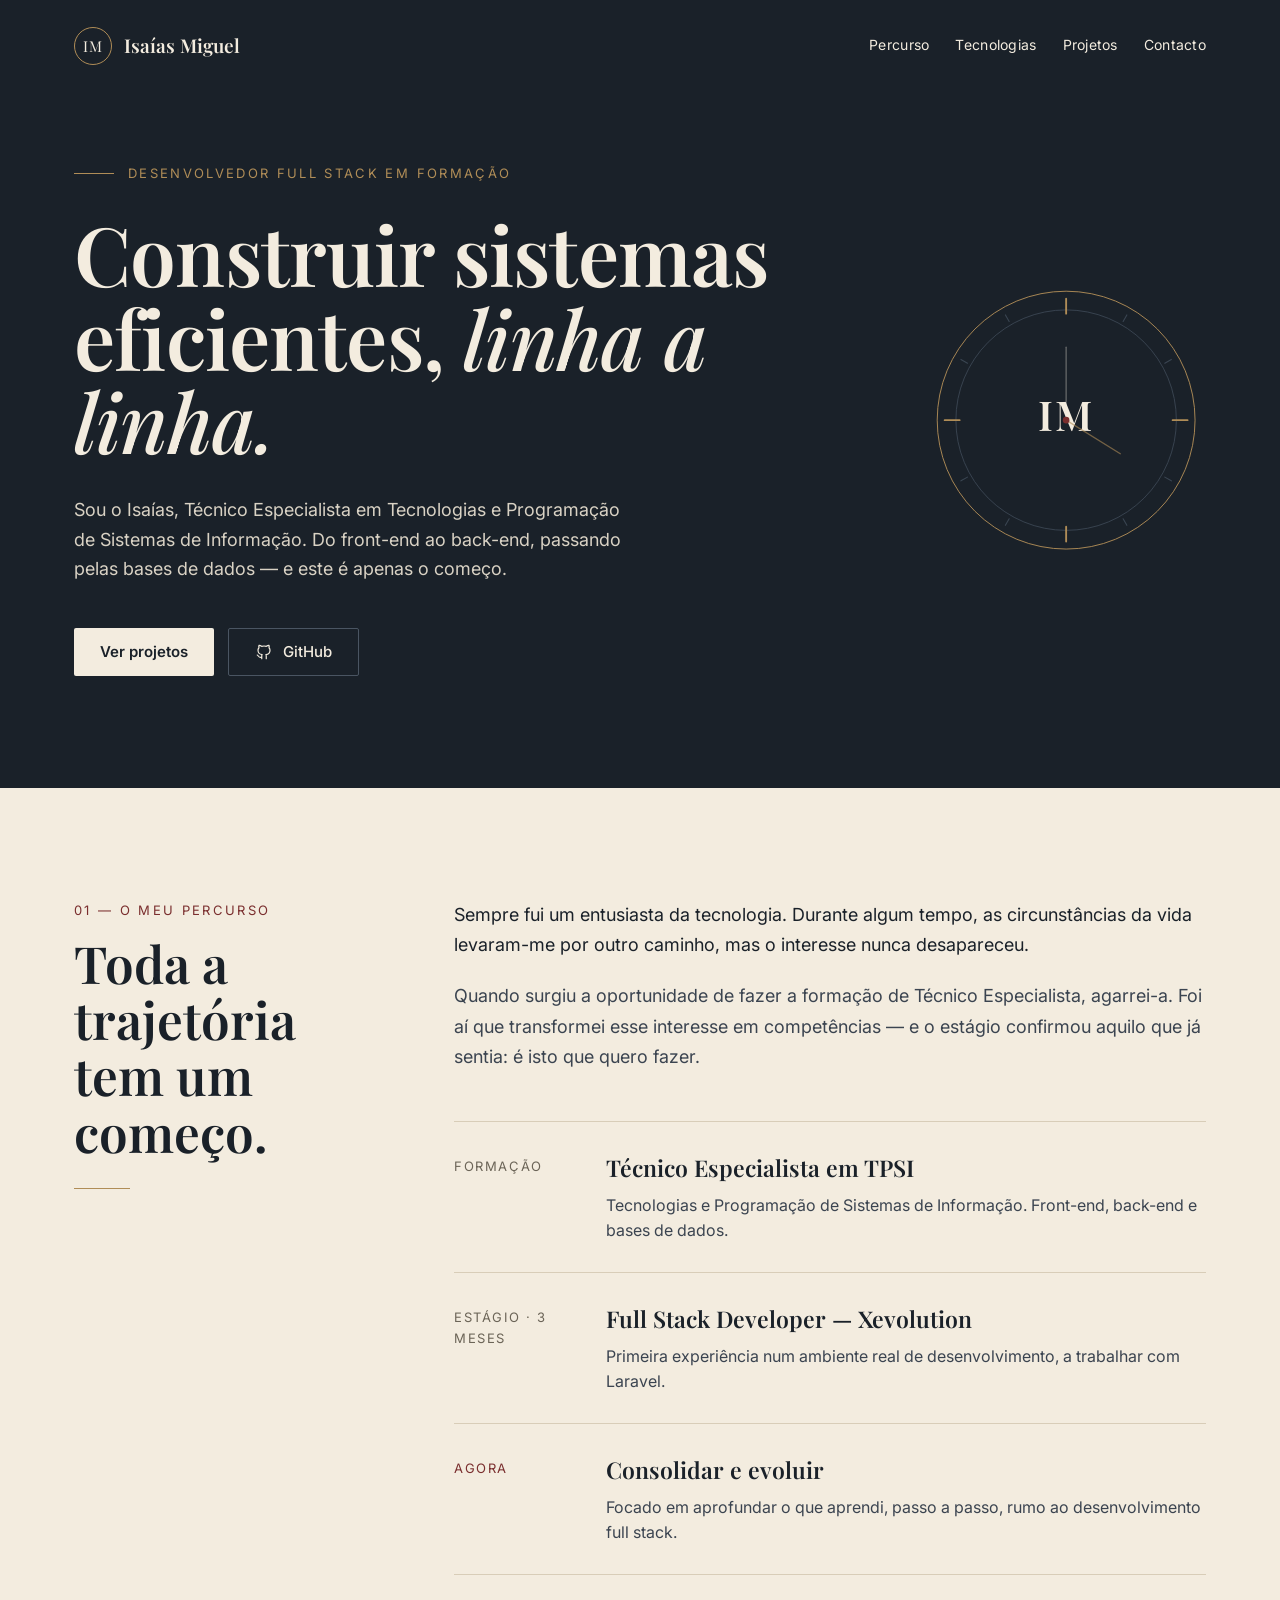
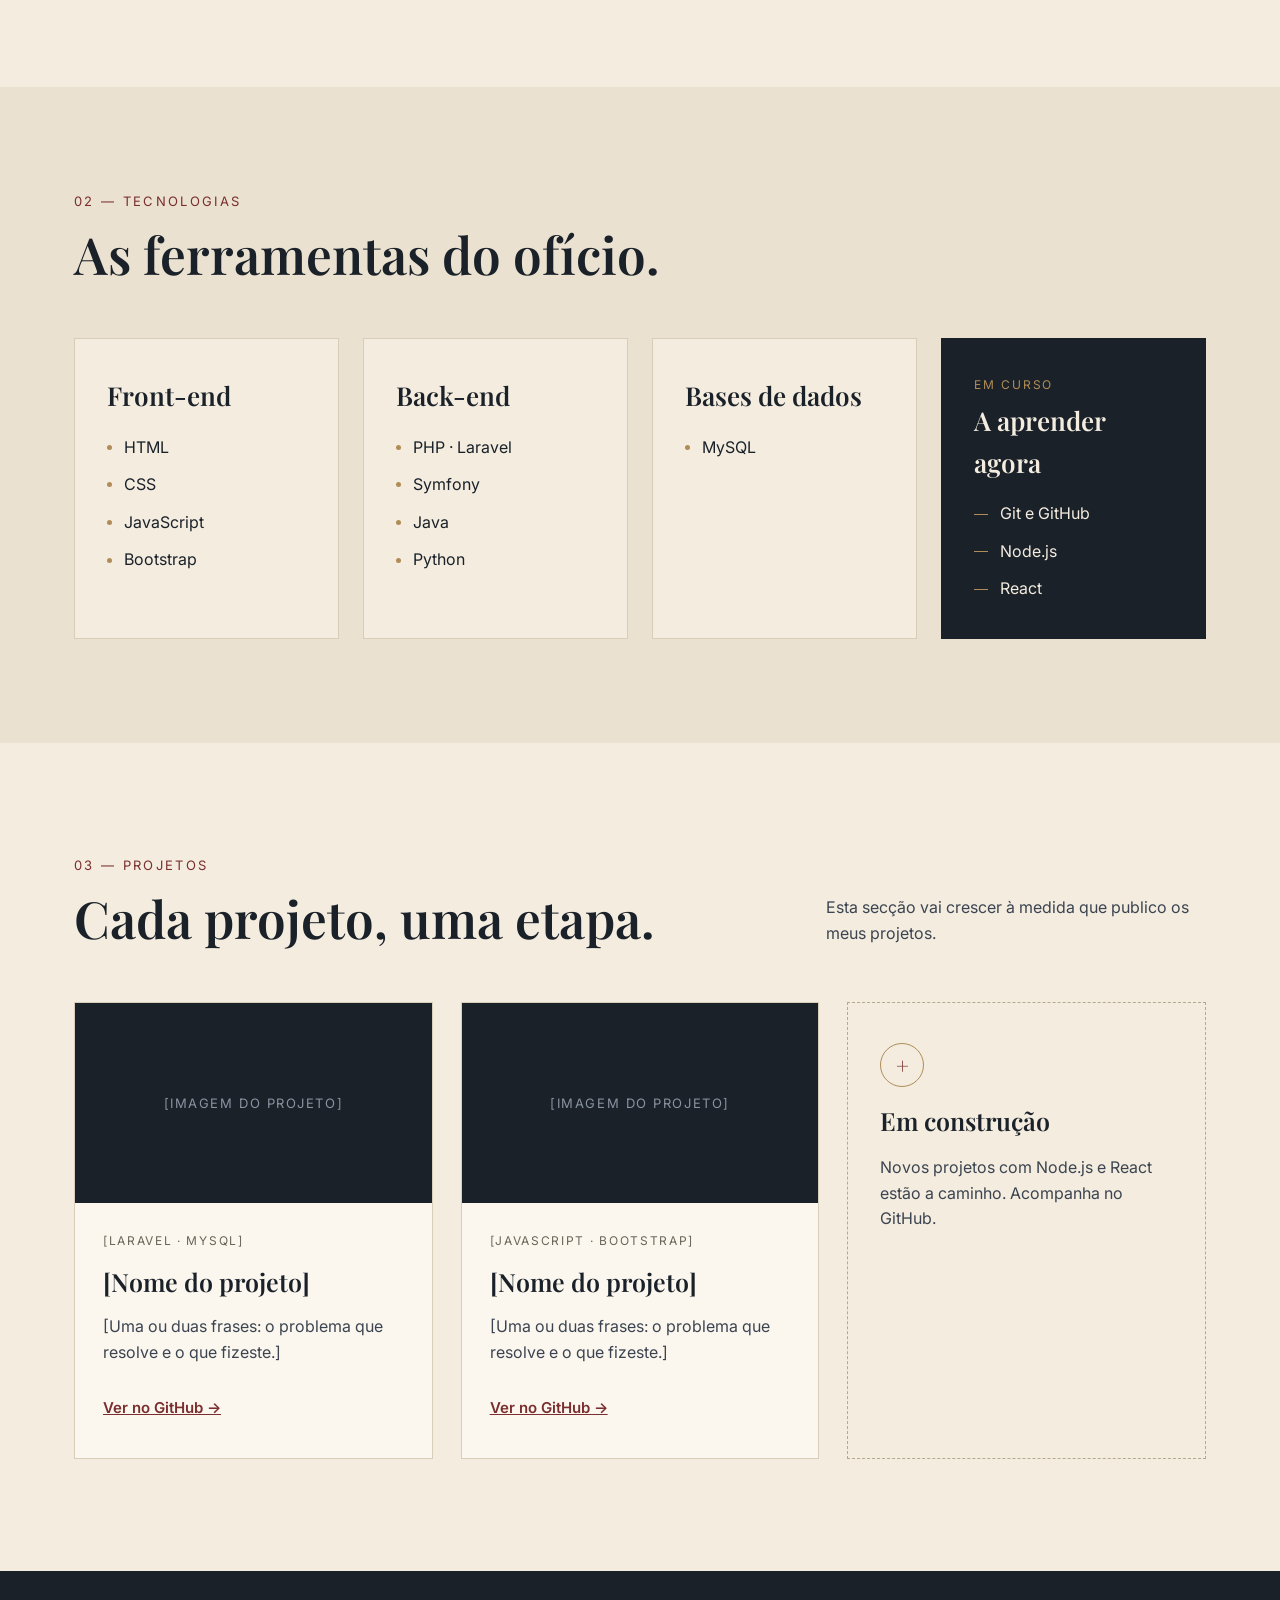
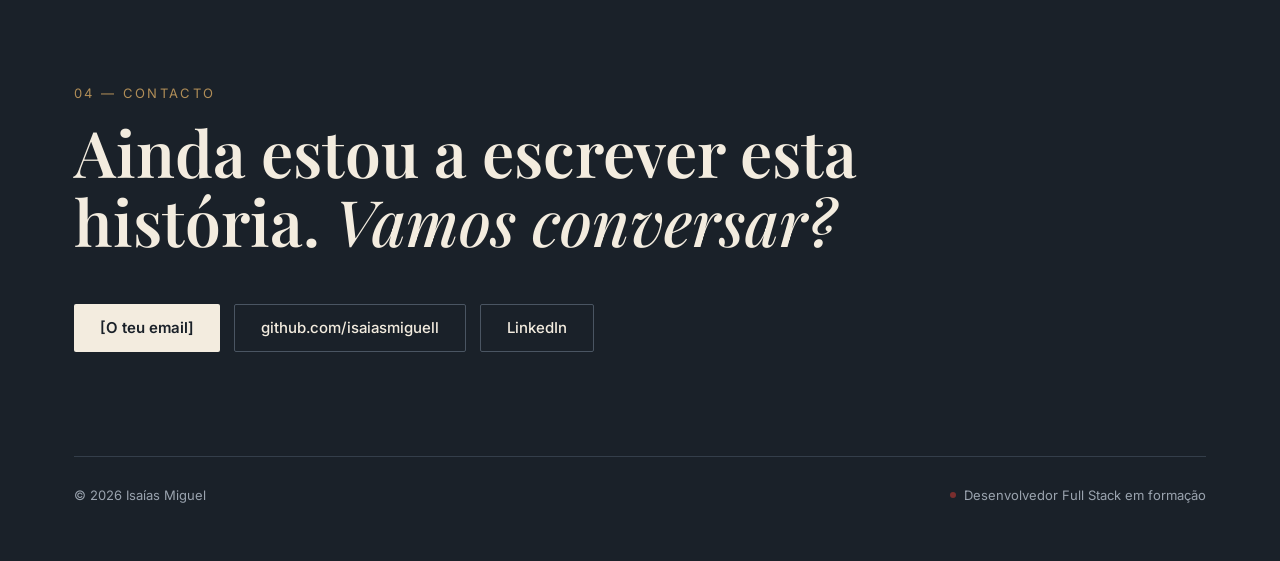
==== index.html @ 995454be "Adição da mesma informação do Github e estilo" ====
<!DOCTYPE html>
<html lang="pt">
<head>
  <meta charset="UTF-8">
  <meta name="viewport" content="width=device-width, initial-scale=1.0">
  <title>Isaías Miguel | Portfólio</title>
 <meta name="description" content="Portfólio de Isaías Miguel, Desenvolvedor Full Stack em formação. Técnico Especialista em Tecnologias e Programação de Sistemas de Informação.">

  <link rel="preconnect" href="https://fonts.googleapis.com">
  <link rel="preconnect" href="https://fonts.gstatic.com" crossorigin>
  <link rel="stylesheet" href="https://fonts.googleapis.com/css2?family=Inter:wght@400;500;600&family=Playfair+Display:ital,wght@0,500;0,600;0,700;1,500&display=swap">
  <link rel="stylesheet" href="css/style.css">
</head>
<body>

  <!-- NAVEGAÇÃO -->
  <header class="site-header">
    <nav class="container nav" aria-label="Principal">
      <a href="#topo" class="brand">
        <span class="brand-mark" aria-hidden="true">IM</span>
        <span class="brand-name">Isaías Miguel</span>
      </a>
      <div class="nav-links">
        <a href="#percurso">Percurso</a>
        <a href="#tecnologias">Tecnologias</a>
        <a href="#projetos">Projetos</a>
        <a href="#contacto">Contacto</a>
      </div>
    </nav>
  </header>

  <main>

    <!-- HERO -->
    <section id="topo" class="hero">
      <div class="container hero-inner">
        <div class="hero-text">
          <p class="eyebrow eyebrow--brass">
            <span class="eyebrow-rule" aria-hidden="true"></span>
            Desenvolvedor Full Stack em formação
          </p>
          <h1>Construir sistemas eficientes, <em>linha a linha.</em></h1>
          <p class="hero-lead">Sou o Isaías, Técnico Especialista em Tecnologias e Programação de Sistemas de Informação. Do front-end ao back-end, passando pelas bases de dados — e este é apenas o começo.</p>
          <div class="actions">
            <a href="#projetos" class="btn btn--light">Ver projetos</a>
            <a href="https://github.com/isaiasmiguell" class="btn btn--outline" target="_blank" rel="noopener">
              <svg aria-hidden="true" width="18" height="18" viewBox="0 0 24 24" fill="none" stroke="currentColor" stroke-width="1.6" stroke-linecap="round" stroke-linejoin="round"><path d="M9 19c-4.3 1.4-4.3-2.5-6-3m12 5v-3.5c0-1 .1-1.4-.5-2 2.8-.3 5.5-1.4 5.5-6a4.6 4.6 0 0 0-1.3-3.2 4.2 4.2 0 0 0-.1-3.2s-1.1-.3-3.5 1.3a12.3 12.3 0 0 0-6.2 0C6.5 2.8 5.4 3.1 5.4 3.1a4.2 4.2 0 0 0-.1 3.2A4.6 4.6 0 0 0 4 9.5c0 4.6 2.7 5.7 5.5 6-.6.6-.6 1.2-.5 2V21"/></svg>
              GitHub
            </a>
          </div>
        </div>

        <!-- Mostrador: o latão como num relógio -->
        <div class="dial" aria-hidden="true">
          <svg viewBox="0 0 300 300" fill="none">
            <circle cx="150" cy="150" r="138" stroke="#B08D57" stroke-width="1"/>
            <circle cx="150" cy="150" r="118" stroke="#3A4552" stroke-width="1"/>
            <g stroke="#B08D57" stroke-width="2" stroke-linecap="round">
              <line x1="150" y1="20" x2="150" y2="36"/>
              <line x1="280" y1="150" x2="264" y2="150"/>
              <line x1="150" y1="280" x2="150" y2="264"/>
              <line x1="20" y1="150" x2="36" y2="150"/>
            </g>
            <g stroke="#3A4552" stroke-width="1.2" stroke-linecap="round">
              <line x1="215" y1="37.4" x2="211" y2="44.4"/>
              <line x1="262.6" y1="85" x2="255.6" y2="89"/>
              <line x1="262.6" y1="215" x2="255.6" y2="211"/>
              <line x1="215" y1="262.6" x2="211" y2="255.6"/>
              <line x1="85" y1="262.6" x2="89" y2="255.6"/>
              <line x1="37.4" y1="215" x2="44.4" y2="211"/>
              <line x1="37.4" y1="85" x2="44.4" y2="89"/>
              <line x1="85" y1="37.4" x2="89" y2="44.4"/>
            </g>
            <text x="150" y="162" text-anchor="middle" fill="#F3ECDF" font-family="Playfair Display, Georgia, serif" font-size="44" font-weight="600" letter-spacing="2">IM</text>
            <line x1="150" y1="150" x2="150" y2="72" stroke="#F3ECDF" stroke-width="1.4" stroke-linecap="round" opacity="0.35"/>
            <line x1="150" y1="150" x2="208" y2="186" stroke="#B08D57" stroke-width="1.4" stroke-linecap="round" opacity="0.6"/>
            <circle cx="150" cy="150" r="3.5" fill="#7A2E2E"/>
          </svg>
        </div>
      </div>
    </section>

    <!-- PERCURSO -->
    <section id="percurso" class="section">
      <div class="container split">
        <div class="split-aside">
          <p class="eyebrow">01 — O meu percurso</p>
          <h2>Toda a trajetória tem um começo.</h2>
          <div class="brass-rule" aria-hidden="true"></div>
        </div>
        <div class="split-main">
          <p class="lead">Sempre fui um entusiasta da tecnologia. Durante algum tempo, as circunstâncias da vida levaram-me por outro caminho, mas o interesse nunca desapareceu.</p>
          <p class="lead lead--muted">Quando surgiu a oportunidade de fazer a formação de Técnico Especialista, agarrei-a. Foi aí que transformei esse interesse em competências — e o estágio confirmou aquilo que já sentia: é isto que quero fazer.</p>

          <ol class="timeline">
            <li>
              <span class="timeline-label">Formação</span>
              <div>
                <h3>Técnico Especialista em TPSI</h3>
                <p>Tecnologias e Programação de Sistemas de Informação. Front-end, back-end e bases de dados.</p>
              </div>
            </li>
            <li>
              <span class="timeline-label">Estágio · 3 meses</span>
              <div>
                <h3>Full Stack Developer — Xevolution</h3>
                <p>Primeira experiência num ambiente real de desenvolvimento, a trabalhar com Laravel.</p>
              </div>
            </li>
            <li>
              <span class="timeline-label timeline-label--now">Agora</span>
              <div>
                <h3>Consolidar e evoluir</h3>
                <p>Focado em aprofundar o que aprendi, passo a passo, rumo ao desenvolvimento full stack.</p>
              </div>
            </li>
          </ol>
        </div>
      </div>
    </section>

    <!-- TECNOLOGIAS -->
    <section id="tecnologias" class="section section--sand">
      <div class="container">
        <p class="eyebrow">02 — Tecnologias</p>
        <h2 class="section-title">As ferramentas do ofício.</h2>

        <div class="tech-grid">
          <div class="tech-card">
            <h3>Front-end</h3>
            <ul class="dot-list">
              <li>HTML</li>
              <li>CSS</li>
              <li>JavaScript</li>
              <li>Bootstrap</li>
            </ul>
          </div>
          <div class="tech-card">
            <h3>Back-end</h3>
            <ul class="dot-list">
              <li>PHP · Laravel</li>
              <li>Symfony</li>
              <li>Java</li>
              <li>Python</li>
            </ul>
          </div>
          <div class="tech-card">
            <h3>Bases de dados</h3>
            <ul class="dot-list">
              <li>MySQL</li>
            </ul>
          </div>
          <div class="tech-card tech-card--dark">
            <p class="tag">Em curso</p>
            <h3>A aprender agora</h3>
            <ul class="dash-list">
              <li>Git e GitHub</li>
              <li>Node.js</li>
              <li>React</li>
            </ul>
          </div>
        </div>
      </div>
    </section>

    <!-- PROJETOS -->
    <section id="projetos" class="section">
      <div class="container">
        <div class="section-head">
          <div>
            <p class="eyebrow">03 — Projetos</p>
            <h2>Cada projeto, uma etapa.</h2>
          </div>
          <p class="section-note">Esta secção vai crescer à medida que publico os meus projetos.</p>
        </div>

        <div class="project-grid">
          <!-- Projeto 1: substitui os textos entre [ ] -->
          <article class="project-card">
            <div class="project-media">[Imagem do projeto]</div>
            <!-- Quando tiveres imagem: <img src="img/projeto-1.jpg" alt="Descrição" class="project-img"> -->
            <div class="project-body">
              <p class="project-stack">[Laravel · MySQL]</p>
              <h3>[Nome do projeto]</h3>
              <p class="project-desc">[Uma ou duas frases: o problema que resolve e o que fizeste.]</p>
              <a href="https://github.com/isaiasmiguell" class="project-link" target="_blank" rel="noopener">Ver no GitHub →</a>
            </div>
          </article>

          <!-- Projeto 2 -->
          <article class="project-card">
            <div class="project-media">[Imagem do projeto]</div>
            <div class="project-body">
              <p class="project-stack">[JavaScript · Bootstrap]</p>
              <h3>[Nome do projeto]</h3>
              <p class="project-desc">[Uma ou duas frases: o problema que resolve e o que fizeste.]</p>
              <a href="https://github.com/isaiasmiguell" class="project-link" target="_blank" rel="noopener">Ver no GitHub →</a>
            </div>
          </article>

          <article class="project-card project-card--soon">
            <span class="soon-mark" aria-hidden="true">+</span>
            <h3>Em construção</h3>
            <p class="project-desc">Novos projetos com Node.js e React estão a caminho. Acompanha no GitHub.</p>
          </article>
        </div>
      </div>
    </section>

  </main>

  <!-- CONTACTO -->
  <footer id="contacto" class="contact">
    <div class="container">
      <p class="eyebrow eyebrow--brass">04 — Contacto</p>
      <h2>Ainda estou a escrever esta história. <em>Vamos conversar?</em></h2>
      <div class="actions">
        <a href="mailto:[o-teu-email]" class="btn btn--light">[O teu email]</a>
        <a href="https://github.com/isaiasmiguell" class="btn btn--outline" target="_blank" rel="noopener">github.com/isaiasmiguell</a>
        <a href="[link-do-linkedin]" class="btn btn--outline" target="_blank" rel="noopener">LinkedIn</a>
      </div>
      <div class="footer-bar">
        <span>© 2026 Isaías Miguel</span>
        <span class="footer-status"><span class="status-dot" aria-hidden="true"></span>Desenvolvedor Full Stack em formação</span>
      </div>
    </div>
  </footer>

</body>
</html>
---- css/style.css ----
/* =========================================================
   Portfólio — Isaías Miguel
   Paleta: azul-noite (base), latão (destaque, pouco),
           creme (fundo), bordô (só detalhes)
   ========================================================= */

:root {
  --navy: #1A2129;
  --brass: #B08D57;
  --cream: #F3ECDF;
  --burgundy: #7A2E2E;

  --sand: #EAE1D0;        /* fundo alternativo da secção Tecnologias */
  --paper: #FBF7EF;       /* fundo dos cartões de projeto */
  --line: #D8CDB8;        /* linhas sobre o creme */
  --text-muted: #3B4450;  /* texto secundário */
  --label: #6B6457;       /* rótulos pequenos */
  --navy-line: #3A4552;   /* linhas sobre o azul-noite */
  --navy-border: #4A5562; /* contornos de botões sobre o azul-noite */
  --navy-muted: #D9D2C4;  /* texto secundário sobre o azul-noite */

  --font-display: 'Playfair Display', Georgia, serif;
  --font-body: 'Inter', system-ui, -apple-system, sans-serif;

  --container: 1180px;
}

/* ---------- Base ---------- */
*,
*::before,
*::after { box-sizing: border-box; }

html { scroll-behavior: smooth; }

body {
  margin: 0;
  background: var(--cream);
  color: var(--navy);
  font-family: var(--font-body);
  font-size: 16px;
  line-height: 1.6;
  -webkit-font-smoothing: antialiased;
}

h1, h2, h3 {
  font-family: var(--font-display);
  font-weight: 600;
  margin: 0;
}

h1 em, h2 em { font-weight: 500; }

a { color: var(--burgundy); }
a:hover { color: var(--navy); }

a:focus-visible {
  outline: 2px solid var(--brass);
  outline-offset: 3px;
}

.container {
  max-width: var(--container);
  margin: 0 auto;
  padding: 0 24px;
}

/* ---------- Navegação ---------- */
.site-header {
  background: var(--navy);
  color: var(--cream);
}

.nav {
  display: flex;
  flex-wrap: wrap;
  align-items: center;
  justify-content: space-between;
  gap: 16px;
  padding-top: 22px;
  padding-bottom: 22px;
}

.brand {
  display: flex;
  align-items: center;
  gap: 12px;
  color: var(--cream);
  text-decoration: none;
}

.brand:hover { color: var(--cream); }

.brand-mark {
  width: 38px;
  height: 38px;
  border-radius: 50%;
  border: 1px solid var(--brass);
  display: flex;
  align-items: center;
  justify-content: center;
  font-family: var(--font-display);
  font-size: 15px;
  letter-spacing: 0.04em;
}

.brand-name {
  font-family: var(--font-display);
  font-size: 19px;
  font-weight: 600;
}

.nav-links {
  display: flex;
  flex-wrap: wrap;
  gap: 4px 26px;
  font-size: 14px;
  letter-spacing: 0.02em;
}

.nav-links a {
  color: var(--cream);
  text-decoration: none;
  padding: 12px 0;
  border-bottom: 1px solid transparent;
  transition: border-color 0.2s;
}

.nav-links a:hover {
  color: var(--cream);
  border-bottom-color: var(--brass);
}

/* ---------- Rótulos ---------- */
.eyebrow {
  margin: 0 0 14px;
  font-size: 13px;
  letter-spacing: 0.18em;
  text-transform: uppercase;
  color: var(--burgundy);
}

.eyebrow--brass { color: var(--brass); }

.eyebrow-rule {
  display: inline-block;
  width: 40px;
  height: 1px;
  background: var(--brass);
}

.brass-rule {
  margin-top: 28px;
  width: 56px;
  height: 1px;
  background: var(--brass);
}

/* ---------- Botões ---------- */
.actions {
  display: flex;
  flex-wrap: wrap;
  gap: 14px;
  margin-top: 44px;
}

.btn {
  display: inline-flex;
  align-items: center;
  gap: 10px;
  min-height: 48px;
  padding: 0 26px;
  border-radius: 2px;
  font-size: 15px;
  font-weight: 500;
  text-decoration: none;
  transition: background 0.2s, border-color 0.2s, color 0.2s;
}

.btn--light {
  background: var(--cream);
  color: var(--navy);
  font-weight: 600;
}

.btn--light:hover {
  background: #FFFFFF;
  color: var(--navy);
}

.btn--outline {
  border: 1px solid var(--navy-border);
  color: var(--cream);
}

.btn--outline:hover {
  border-color: var(--brass);
  color: var(--cream);
}

/* ---------- Hero ---------- */
.hero {
  background: var(--navy);
  color: var(--cream);
  padding: 72px 0 112px;
}

.hero-inner {
  display: flex;
  flex-wrap: wrap;
  align-items: center;
  gap: 64px;
}

.hero-text {
  flex: 999 1 520px;
  min-width: 0;
}

.hero .eyebrow {
  display: flex;
  align-items: center;
  gap: 14px;
  margin-bottom: 28px;
}

.hero h1 {
  font-size: clamp(44px, 6.4vw, 88px);
  line-height: 1.02;
  letter-spacing: -0.01em;
}

.hero-lead {
  margin: 32px 0 0;
  max-width: 560px;
  font-size: 18px;
  line-height: 1.65;
  color: var(--navy-muted);
}

.dial {
  flex: 1 1 280px;
  display: flex;
  justify-content: center;
}

.dial svg {
  width: 300px;
  max-width: 100%;
  height: auto;
}

/* ---------- Secções ---------- */
.section { padding: 112px 0; }

.section--sand {
  background: var(--sand);
  padding: 104px 0;
}

.section h2 {
  font-size: clamp(34px, 4vw, 52px);
  line-height: 1.1;
}

.section-title { margin-bottom: 56px; }

.section-head {
  display: flex;
  flex-wrap: wrap;
  align-items: flex-end;
  justify-content: space-between;
  gap: 20px;
  margin-bottom: 56px;
}

.section-note {
  margin: 0;
  max-width: 380px;
  color: var(--text-muted);
}

/* ---------- Percurso ---------- */
.split {
  display: flex;
  flex-wrap: wrap;
  gap: 48px 80px;
}

.split-aside {
  flex: 1 1 300px;
  min-width: 0;
}

.split-main {
  flex: 999 1 520px;
  min-width: 0;
}

.lead {
  margin: 0 0 20px;
  font-size: 18px;
  line-height: 1.7;
}

.lead--muted {
  color: var(--text-muted);
  margin-bottom: 48px;
}

.timeline {
  list-style: none;
  margin: 0;
  padding: 0;
  border-top: 1px solid var(--line);
}

.timeline li {
  display: flex;
  flex-wrap: wrap;
  gap: 8px 32px;
  padding: 28px 0;
  border-bottom: 1px solid var(--line);
}

.timeline li > div {
  flex: 1 1 320px;
  min-width: 0;
}

.timeline-label {
  flex: 0 0 120px;
  padding-top: 6px;
  font-size: 13px;
  letter-spacing: 0.12em;
  text-transform: uppercase;
  color: var(--label);
}

.timeline-label--now { color: var(--burgundy); }

.timeline h3 {
  font-size: 23px;
  margin-bottom: 6px;
}

.timeline p {
  margin: 0;
  color: var(--text-muted);
}

/* ---------- Tecnologias ---------- */
.tech-grid {
  display: grid;
  grid-template-columns: repeat(auto-fit, minmax(260px, 1fr));
  gap: 24px;
}

.tech-card {
  background: var(--cream);
  border: 1px solid var(--line);
  padding: 36px 32px;
}

.tech-card h3 {
  font-size: 26px;
  margin-bottom: 18px;
}

.tech-card--dark {
  background: var(--navy);
  border-color: var(--navy);
  color: var(--cream);
}

.tag {
  margin: 0 0 6px;
  font-size: 12px;
  letter-spacing: 0.16em;
  text-transform: uppercase;
  color: var(--brass);
}

.dot-list,
.dash-list {
  list-style: none;
  margin: 0;
  padding: 0;
  display: flex;
  flex-direction: column;
  gap: 12px;
}

.dot-list li,
.dash-list li {
  display: flex;
  align-items: center;
  gap: 12px;
}

.dot-list li::before {
  content: "";
  width: 5px;
  height: 5px;
  border-radius: 50%;
  background: var(--brass);
  flex-shrink: 0;
}

.dash-list li::before {
  content: "";
  width: 14px;
  height: 1px;
  background: var(--brass);
  flex-shrink: 0;
}

/* ---------- Projetos ---------- */
.project-grid {
  display: grid;
  grid-template-columns: repeat(auto-fit, minmax(300px, 1fr));
  gap: 28px;
}

.project-card {
  display: flex;
  flex-direction: column;
  background: var(--paper);
  border: 1px solid var(--line);
  transition: transform 0.25s, box-shadow 0.25s;
}

.project-card:not(.project-card--soon):hover {
  transform: translateY(-3px);
  box-shadow: 0 12px 28px rgba(26, 33, 41, 0.08);
}

.project-media {
  height: 200px;
  background: var(--navy);
  display: flex;
  align-items: center;
  justify-content: center;
  color: #8A93A0;
  font-size: 13px;
  letter-spacing: 0.12em;
  text-transform: uppercase;
}

.project-img {
  width: 100%;
  height: 200px;
  object-fit: cover;
  display: block;
}

.project-body {
  padding: 28px;
  display: flex;
  flex-direction: column;
  gap: 12px;
  flex-grow: 1;
}

.project-stack {
  margin: 0;
  font-size: 12px;
  letter-spacing: 0.14em;
  text-transform: uppercase;
  color: var(--label);
}

.project-card h3 { font-size: 25px; }

.project-desc {
  margin: 0;
  color: var(--text-muted);
  flex-grow: 1;
}

.project-link {
  margin-top: 8px;
  display: inline-flex;
  align-items: center;
  min-height: 44px;
  font-weight: 600;
  font-size: 15px;
}

.project-card--soon {
  justify-content: center;
  align-items: flex-start;
  gap: 14px;
  padding: 40px 32px;
  background: transparent;
  border: 1px dashed #B5A88F;
}

.soon-mark {
  width: 44px;
  height: 44px;
  border-radius: 50%;
  border: 1px solid var(--brass);
  display: flex;
  align-items: center;
  justify-content: center;
  color: var(--burgundy);
  font-family: var(--font-display);
  font-size: 22px;
}

/* ---------- Contacto / rodapé ---------- */
.contact {
  background: var(--navy);
  color: var(--cream);
  padding: 112px 0 56px;
}

.contact h2 {
  max-width: 820px;
  font-size: clamp(36px, 5vw, 64px);
  line-height: 1.08;
}

.contact .actions { margin-top: 48px; }

.footer-bar {
  margin-top: 104px;
  padding-top: 28px;
  border-top: 1px solid #343E4A;
  display: flex;
  flex-wrap: wrap;
  justify-content: space-between;
  gap: 12px;
  font-size: 13px;
  color: #9AA3AE;
}

.footer-status {
  display: flex;
  align-items: center;
  gap: 8px;
}

.status-dot {
  width: 6px;
  height: 6px;
  border-radius: 50%;
  background: var(--burgundy);
}

/* ---------- Telemóvel ---------- */
@media (max-width: 600px) {
  .hero { padding: 48px 0 80px; }
  .section, .section--sand { padding: 80px 0; }
  .contact { padding-top: 80px; }
  .dial svg { width: 220px; }
  .timeline-label { flex-basis: 100%; padding-top: 0; }
}

/* Respeita quem prefere menos movimento */
@media (prefers-reduced-motion: reduce) {
  html { scroll-behavior: auto; }
  * { transition: none !important; }
}
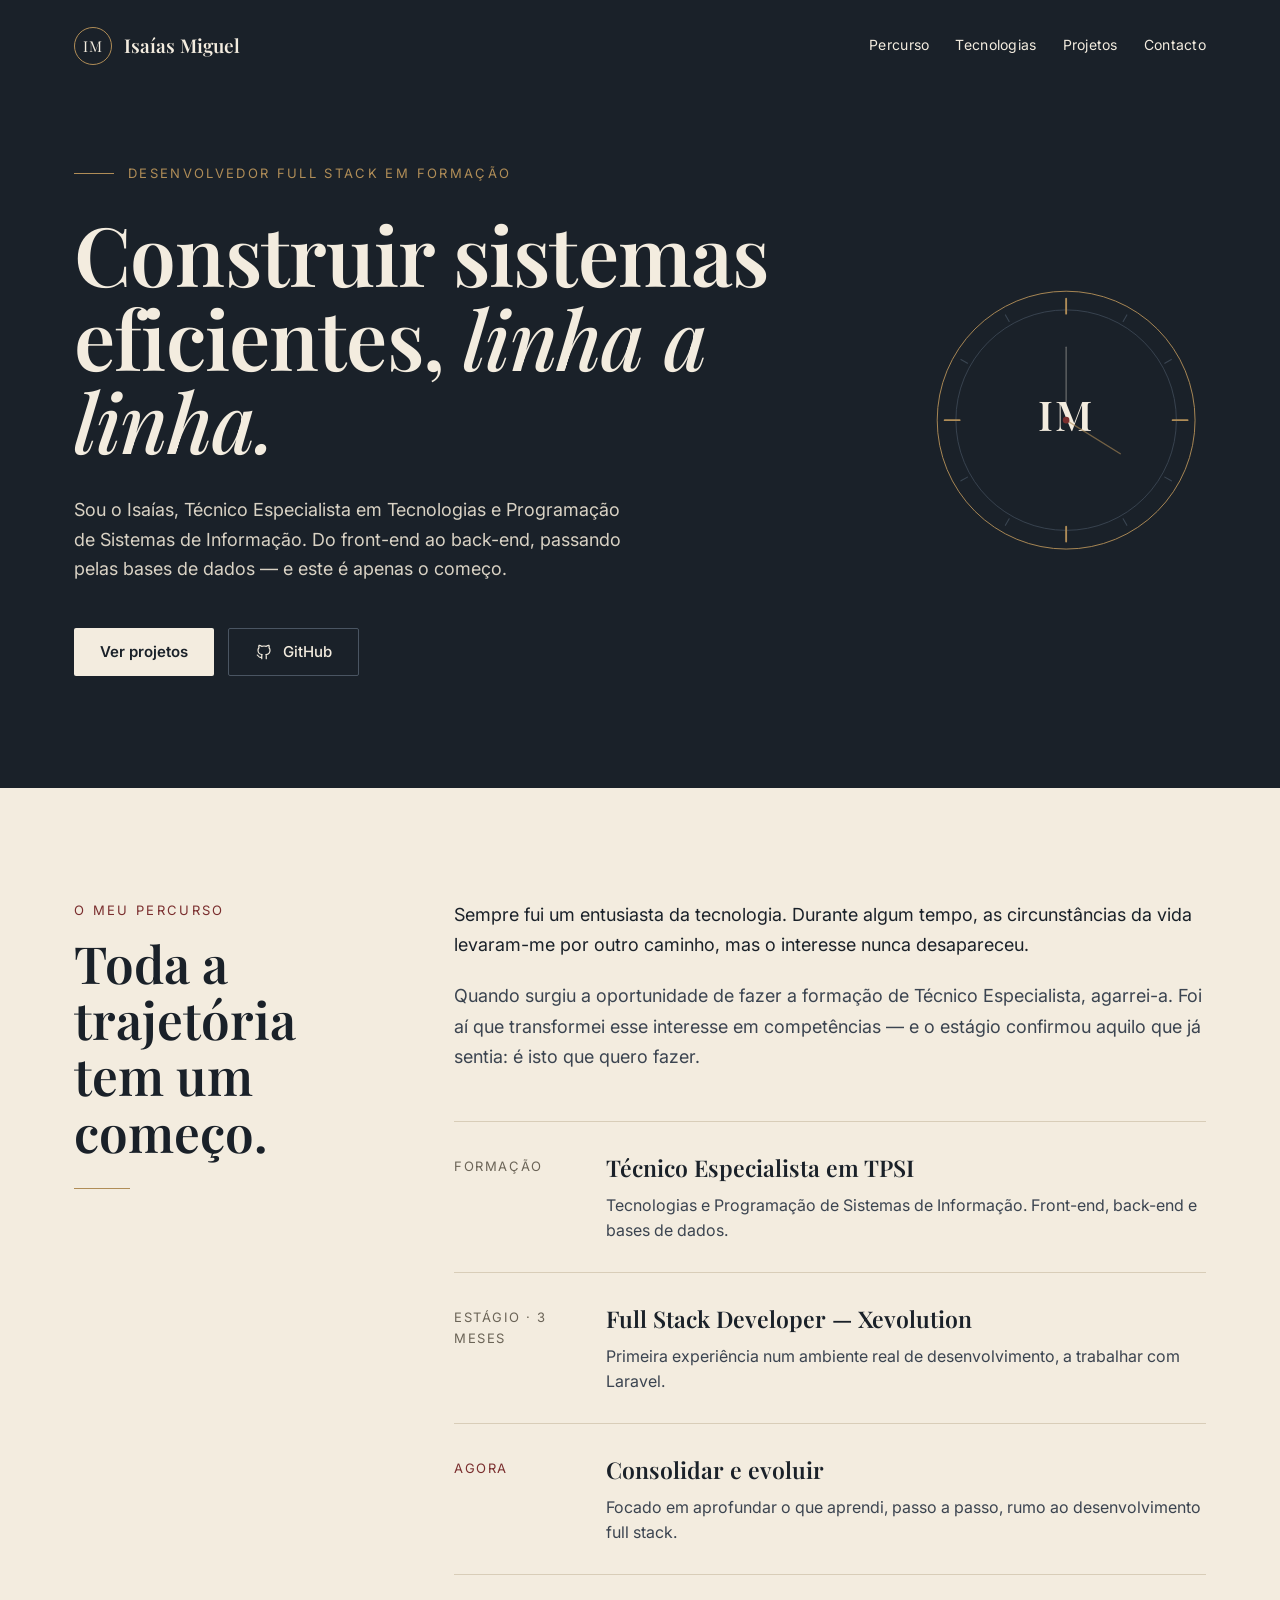
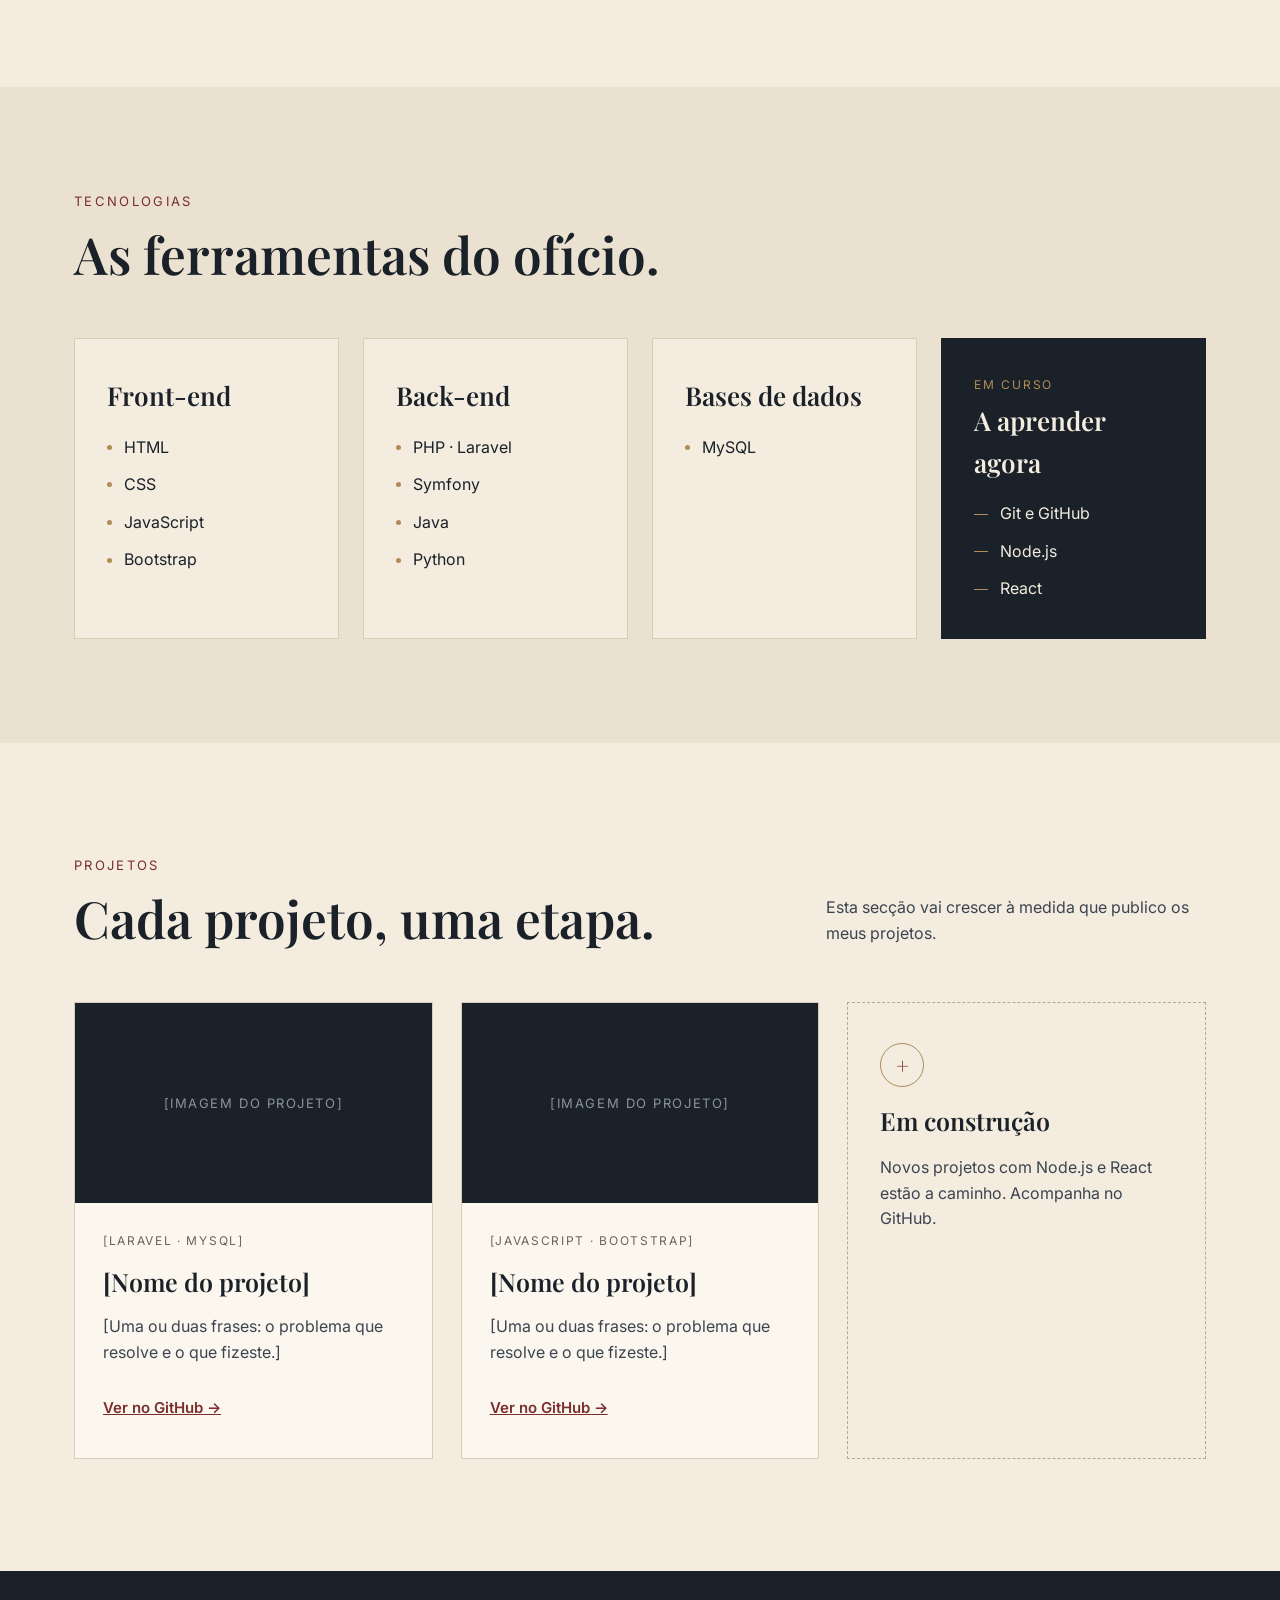
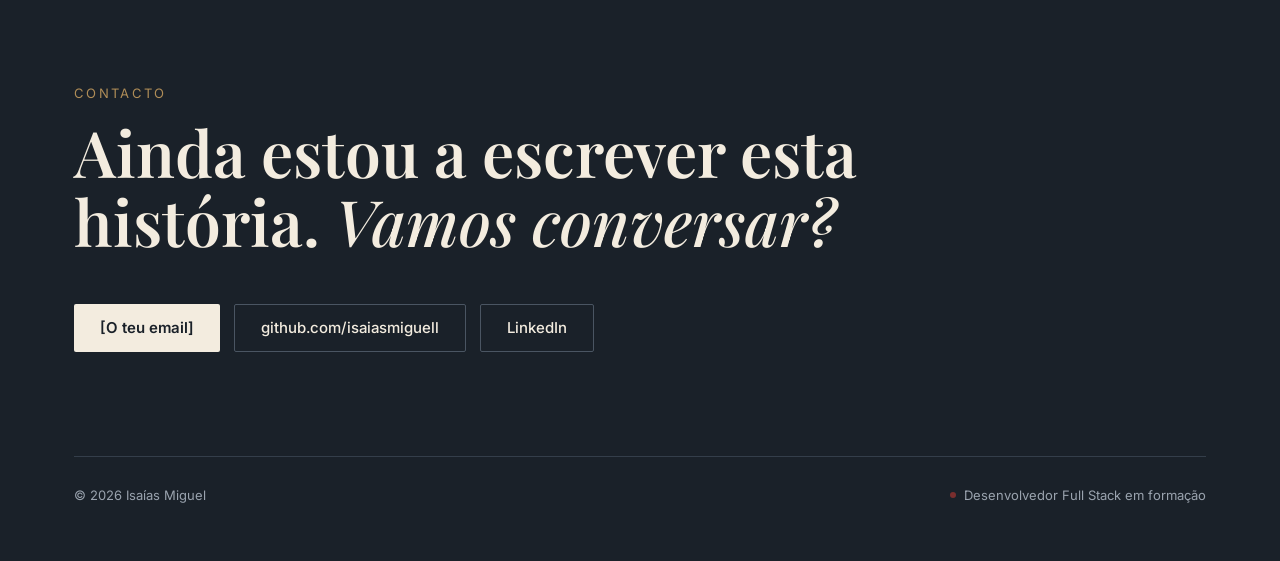
==== commit 7faa3910: "retirei a numeração dos tópicos" ====
--- a/index.html
+++ b/index.html
@@ -84,7 +84,7 @@
     <section id="percurso" class="section">
       <div class="container split">
         <div class="split-aside">
-          <p class="eyebrow">01 — O meu percurso</p>
+          <p class="eyebrow">O meu percurso</p>
           <h2>Toda a trajetória tem um começo.</h2>
           <div class="brass-rule" aria-hidden="true"></div>
         </div>
@@ -122,7 +122,7 @@
     <!-- TECNOLOGIAS -->
     <section id="tecnologias" class="section section--sand">
       <div class="container">
-        <p class="eyebrow">02 — Tecnologias</p>
+        <p class="eyebrow">Tecnologias</p>
         <h2 class="section-title">As ferramentas do ofício.</h2>
 
         <div class="tech-grid">
@@ -168,7 +168,7 @@
       <div class="container">
         <div class="section-head">
           <div>
-            <p class="eyebrow">03 — Projetos</p>
+            <p class="eyebrow">Projetos</p>
             <h2>Cada projeto, uma etapa.</h2>
           </div>
           <p class="section-note">Esta secção vai crescer à medida que publico os meus projetos.</p>
@@ -212,7 +212,7 @@
   <!-- CONTACTO -->
   <footer id="contacto" class="contact">
     <div class="container">
-      <p class="eyebrow eyebrow--brass">04 — Contacto</p>
+      <p class="eyebrow eyebrow--brass">Contacto</p>
       <h2>Ainda estou a escrever esta história. <em>Vamos conversar?</em></h2>
       <div class="actions">
         <a href="mailto:[o-teu-email]" class="btn btn--light">[O teu email]</a>
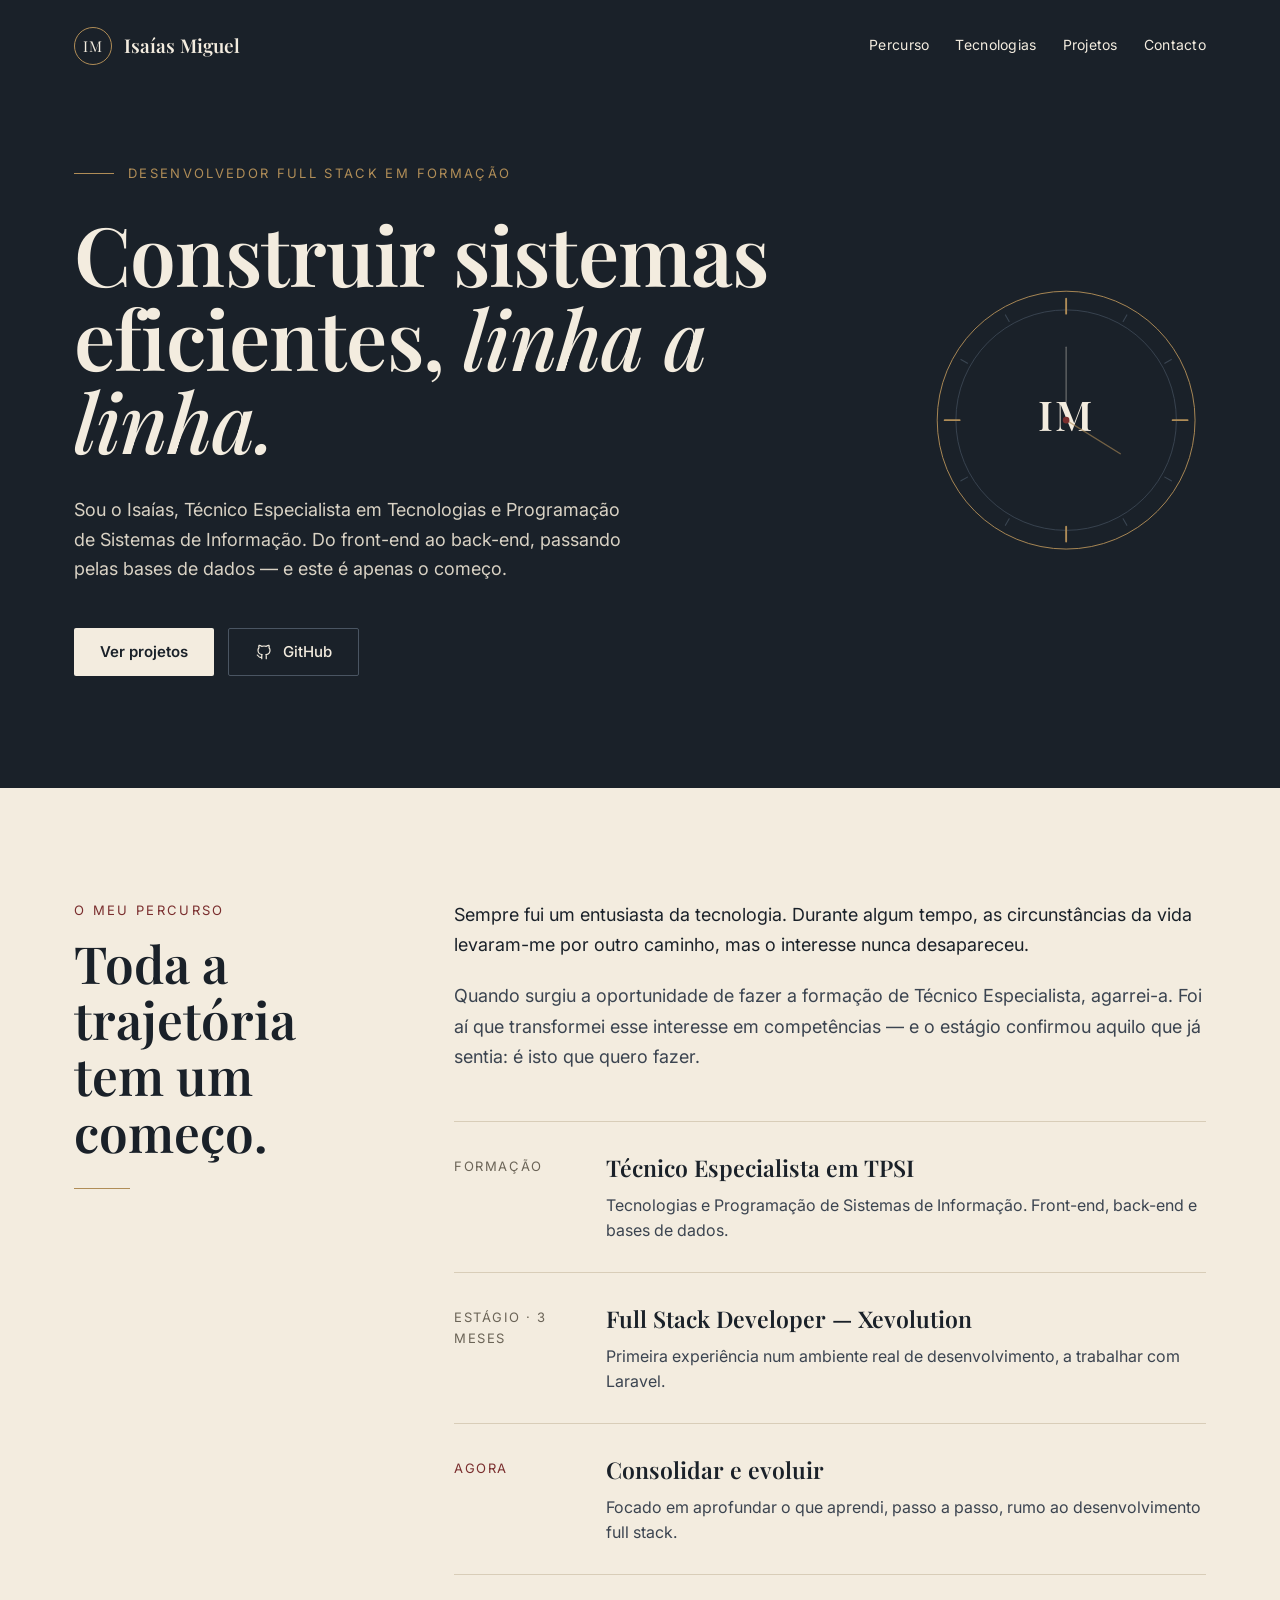
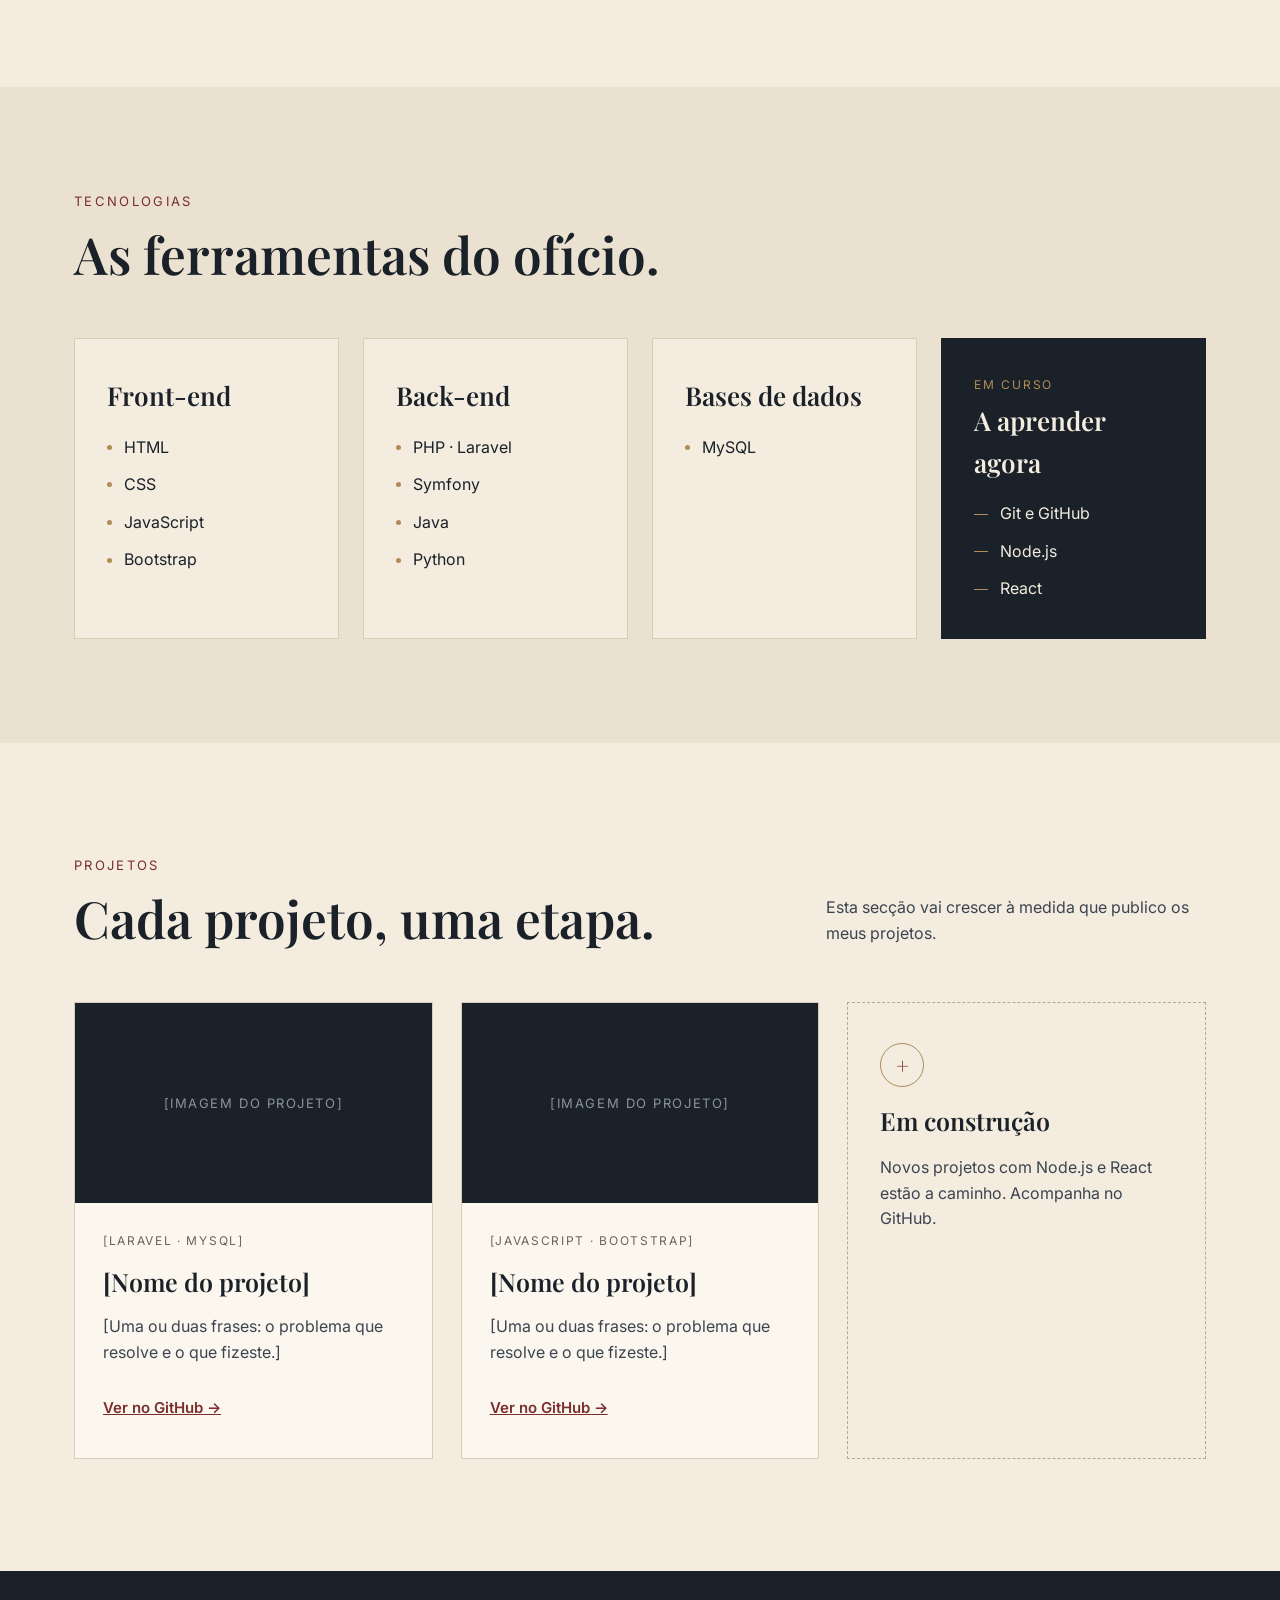
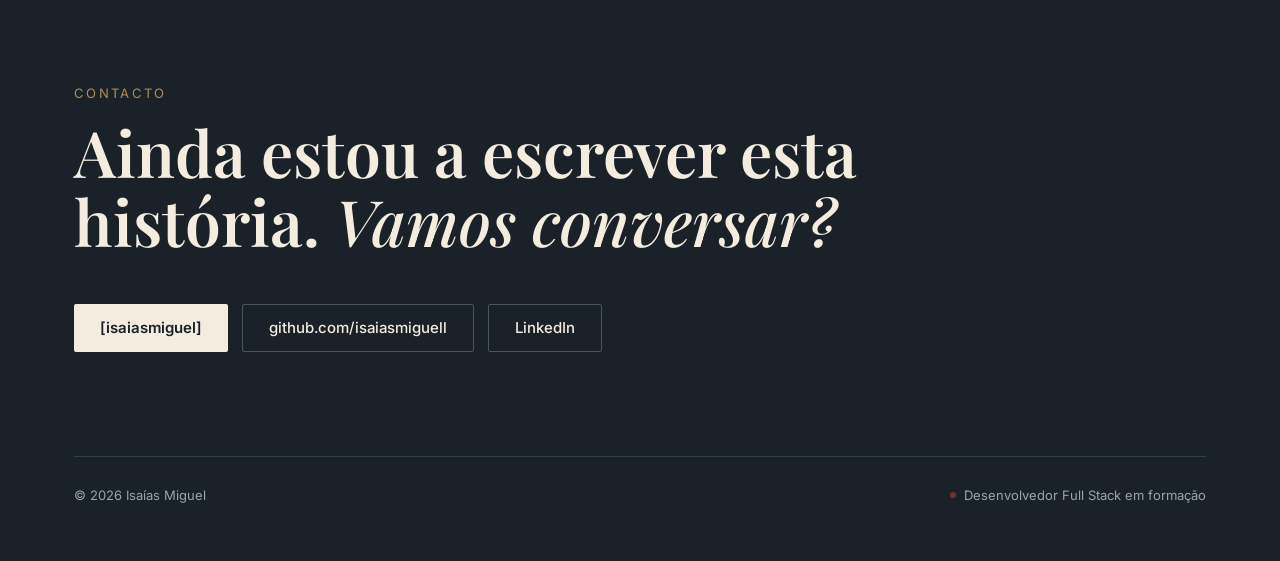
==== commit 2e18e9f8: "adicionei email nos contactos" ====
--- a/index.html
+++ b/index.html
@@ -215,7 +215,7 @@
       <p class="eyebrow eyebrow--brass">Contacto</p>
       <h2>Ainda estou a escrever esta história. <em>Vamos conversar?</em></h2>
       <div class="actions">
-        <a href="mailto:[o-teu-email]" class="btn btn--light">[O teu email]</a>
+        <a href="mailto:[o-teu-email]" class="btn btn--light">[isaiasmiguel]</a>
         <a href="https://github.com/isaiasmiguell" class="btn btn--outline" target="_blank" rel="noopener">github.com/isaiasmiguell</a>
         <a href="[link-do-linkedin]" class="btn btn--outline" target="_blank" rel="noopener">LinkedIn</a>
       </div>
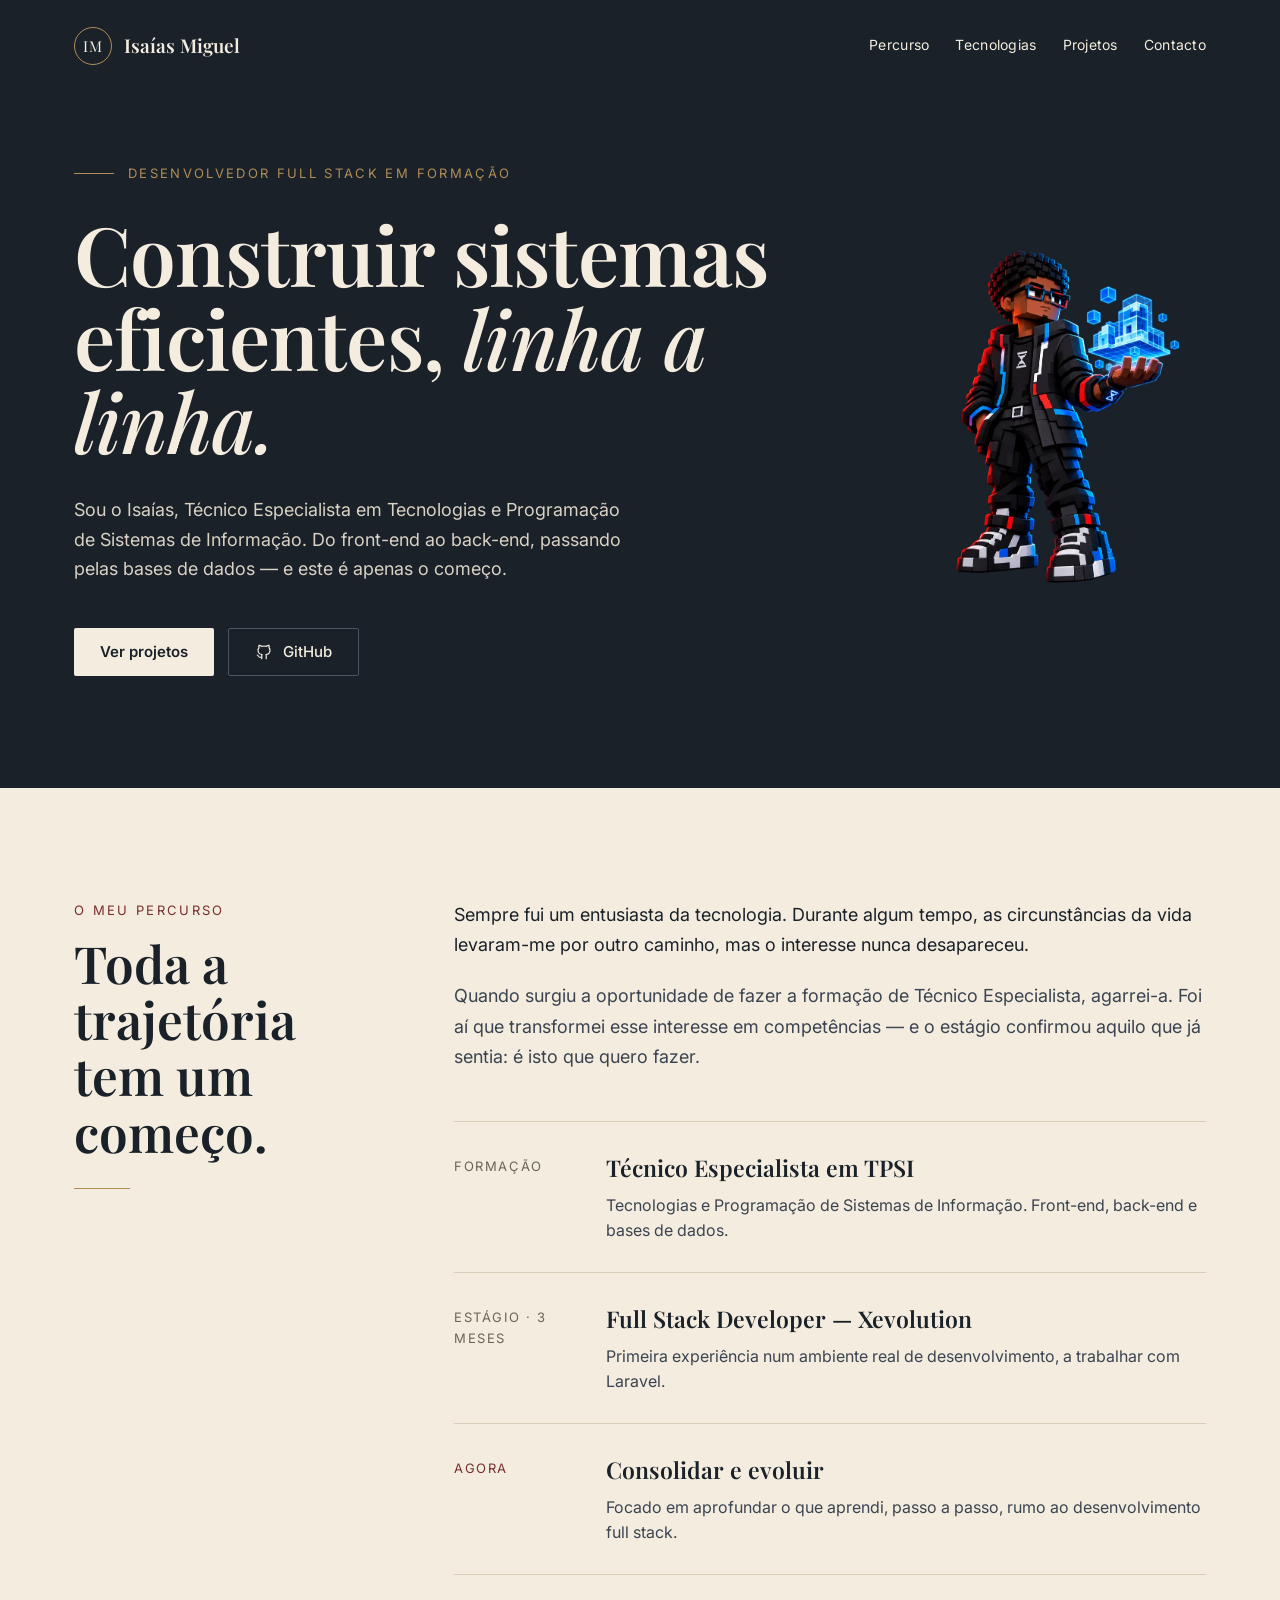
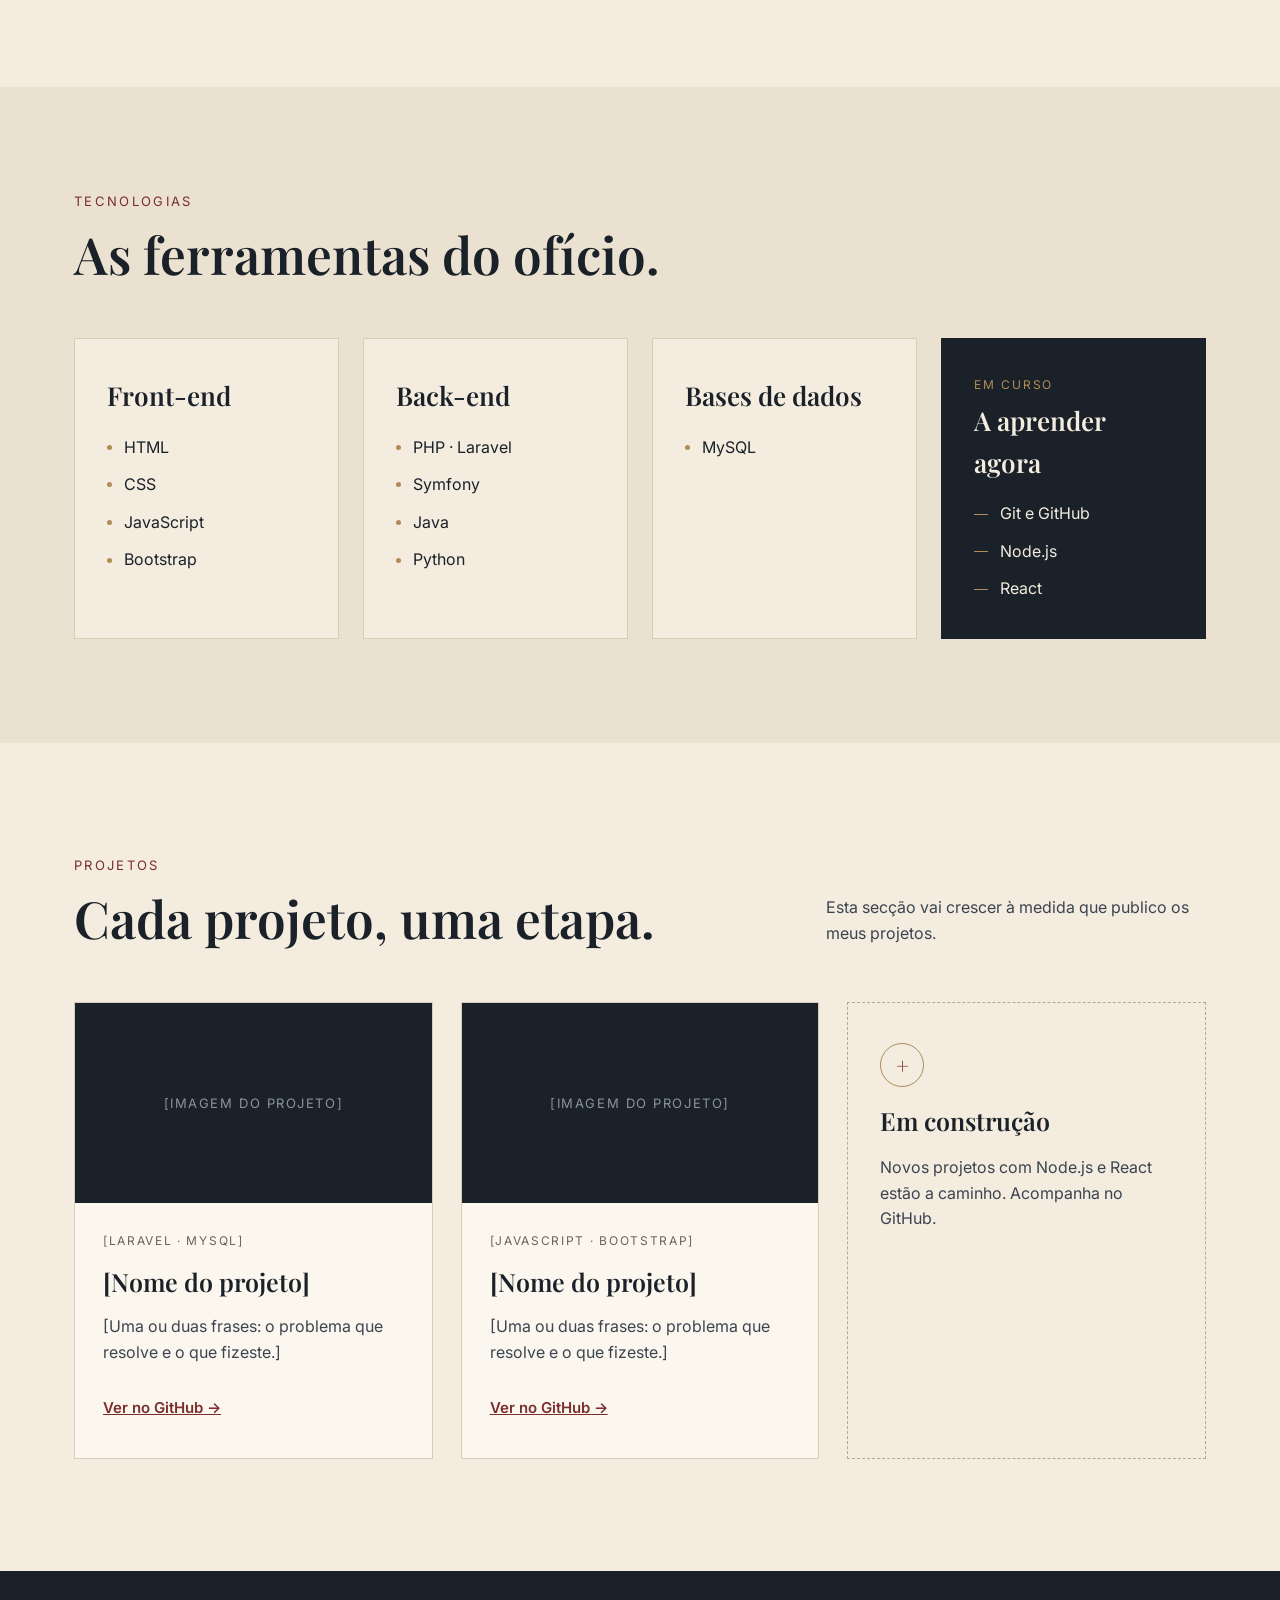
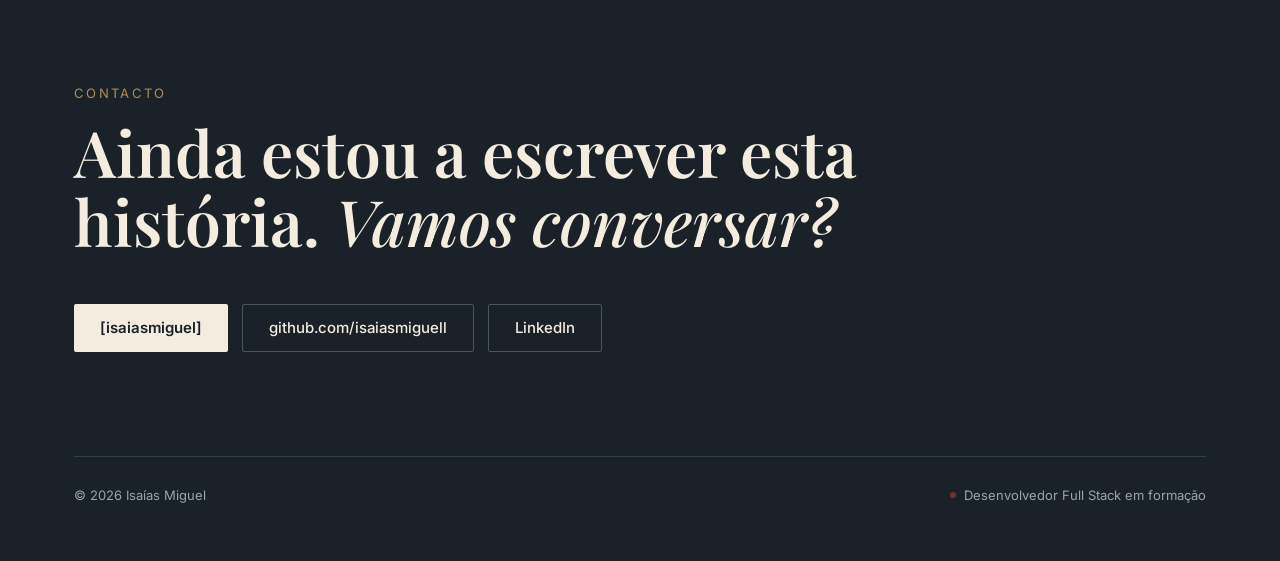
==== commit 4611edf6: "Substitui o relógio pelo avatar no topo" ====
--- a/index.html
+++ b/index.html
@@ -50,32 +50,9 @@
           </div>
         </div>
 
-        <!-- Mostrador: o latão como num relógio -->
-        <div class="dial" aria-hidden="true">
-          <svg viewBox="0 0 300 300" fill="none">
-            <circle cx="150" cy="150" r="138" stroke="#B08D57" stroke-width="1"/>
-            <circle cx="150" cy="150" r="118" stroke="#3A4552" stroke-width="1"/>
-            <g stroke="#B08D57" stroke-width="2" stroke-linecap="round">
-              <line x1="150" y1="20" x2="150" y2="36"/>
-              <line x1="280" y1="150" x2="264" y2="150"/>
-              <line x1="150" y1="280" x2="150" y2="264"/>
-              <line x1="20" y1="150" x2="36" y2="150"/>
-            </g>
-            <g stroke="#3A4552" stroke-width="1.2" stroke-linecap="round">
-              <line x1="215" y1="37.4" x2="211" y2="44.4"/>
-              <line x1="262.6" y1="85" x2="255.6" y2="89"/>
-              <line x1="262.6" y1="215" x2="255.6" y2="211"/>
-              <line x1="215" y1="262.6" x2="211" y2="255.6"/>
-              <line x1="85" y1="262.6" x2="89" y2="255.6"/>
-              <line x1="37.4" y1="215" x2="44.4" y2="211"/>
-              <line x1="37.4" y1="85" x2="44.4" y2="89"/>
-              <line x1="85" y1="37.4" x2="89" y2="44.4"/>
-            </g>
-            <text x="150" y="162" text-anchor="middle" fill="#F3ECDF" font-family="Playfair Display, Georgia, serif" font-size="44" font-weight="600" letter-spacing="2">IM</text>
-            <line x1="150" y1="150" x2="150" y2="72" stroke="#F3ECDF" stroke-width="1.4" stroke-linecap="round" opacity="0.35"/>
-            <line x1="150" y1="150" x2="208" y2="186" stroke="#B08D57" stroke-width="1.4" stroke-linecap="round" opacity="0.6"/>
-            <circle cx="150" cy="150" r="3.5" fill="#7A2E2E"/>
-          </svg>
+        <!-- Avatar -->
+        <div class="hero-avatar">
+          <img src="assets/avatar.webp" alt="Avatar do Isaías Miguel em estilo voxel, a segurar uma estrutura de cubos azuis luminosos" width="843" height="900">
         </div>
       </div>
     </section>
--- a/css/style.css
+++ b/css/style.css
@@ -237,16 +237,17 @@
   color: var(--navy-muted);
 }
 
-.dial {
-  flex: 1 1 280px;
+.hero-avatar {
+  flex: 1 1 320px;
   display: flex;
   justify-content: center;
 }
 
-.dial svg {
-  width: 300px;
-  max-width: 100%;
+.hero-avatar img {
+  width: 100%;
+  max-width: 440px;
   height: auto;
+  display: block;
 }
 
 /* ---------- Secções ---------- */
@@ -553,7 +554,7 @@
   .hero { padding: 48px 0 80px; }
   .section, .section--sand { padding: 80px 0; }
   .contact { padding-top: 80px; }
-  .dial svg { width: 220px; }
+  .hero-avatar img { max-width: 300px; }
   .timeline-label { flex-basis: 100%; padding-top: 0; }
 }
 
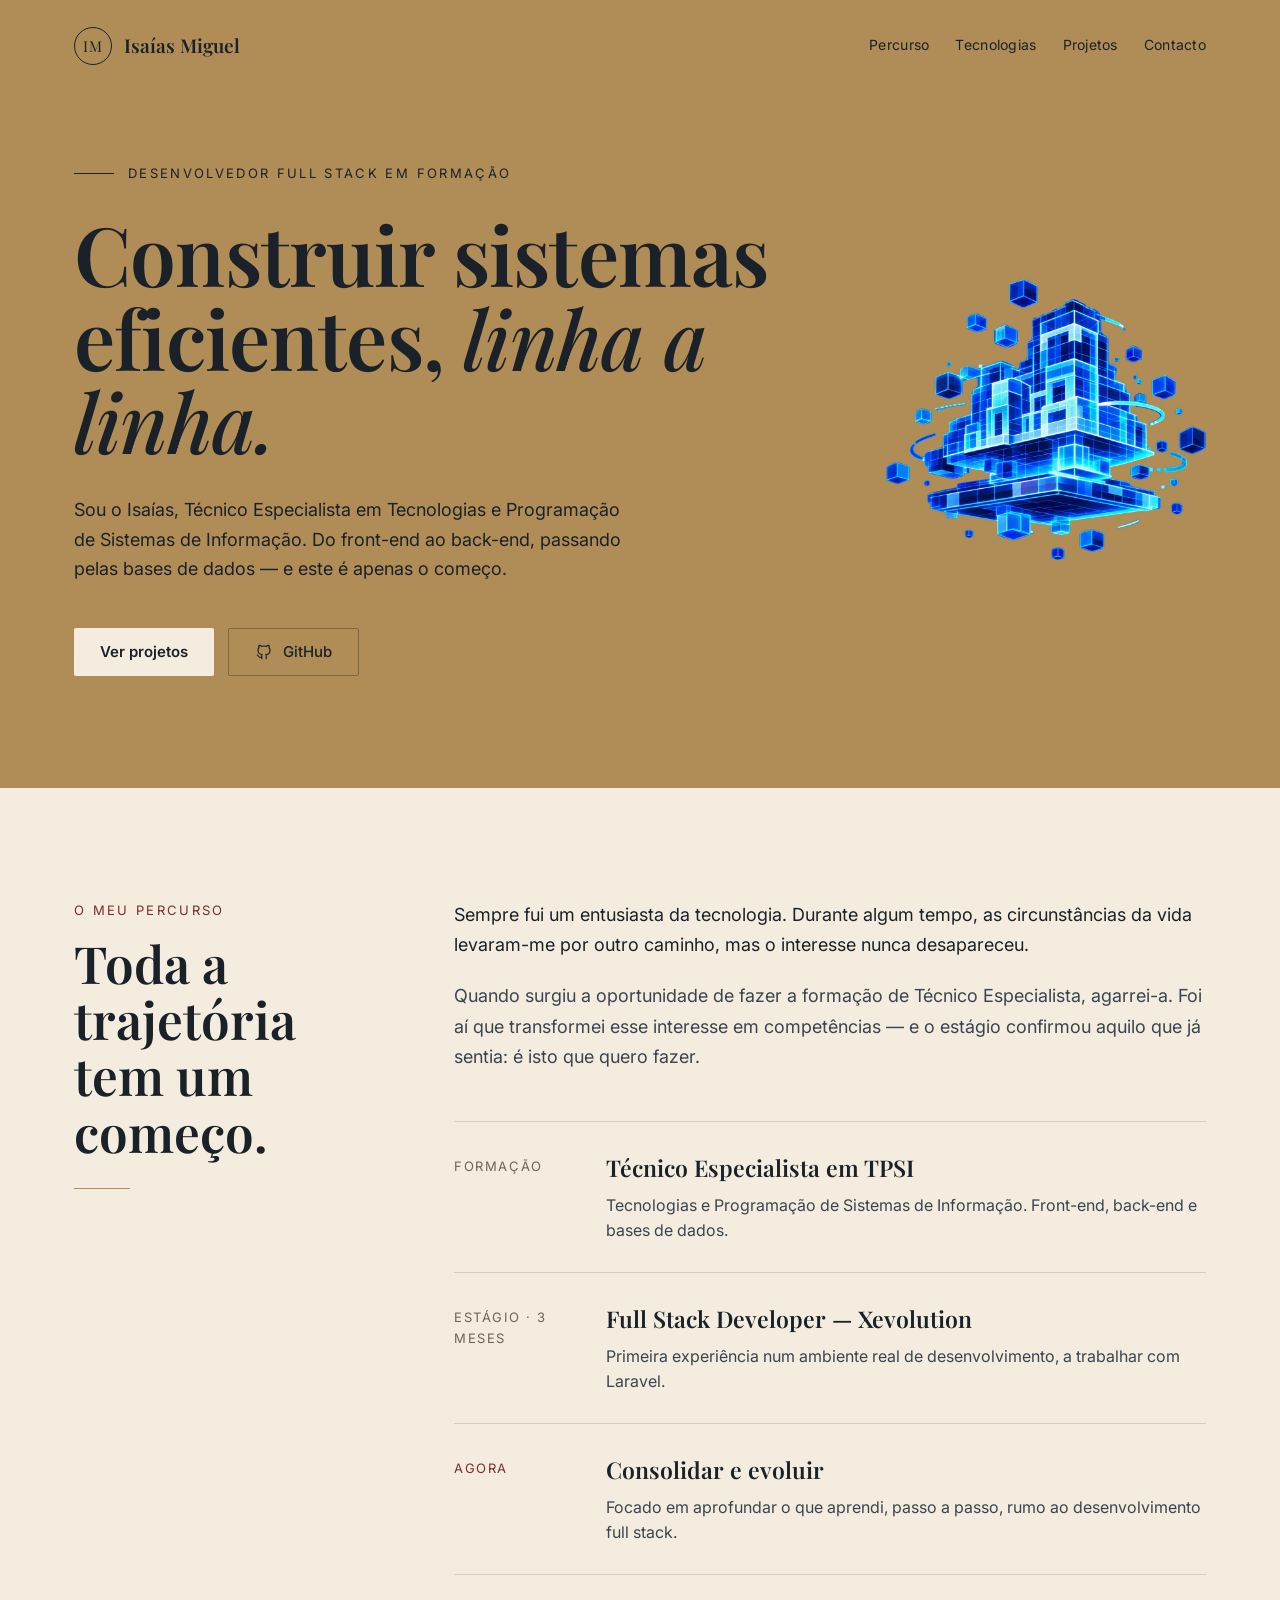
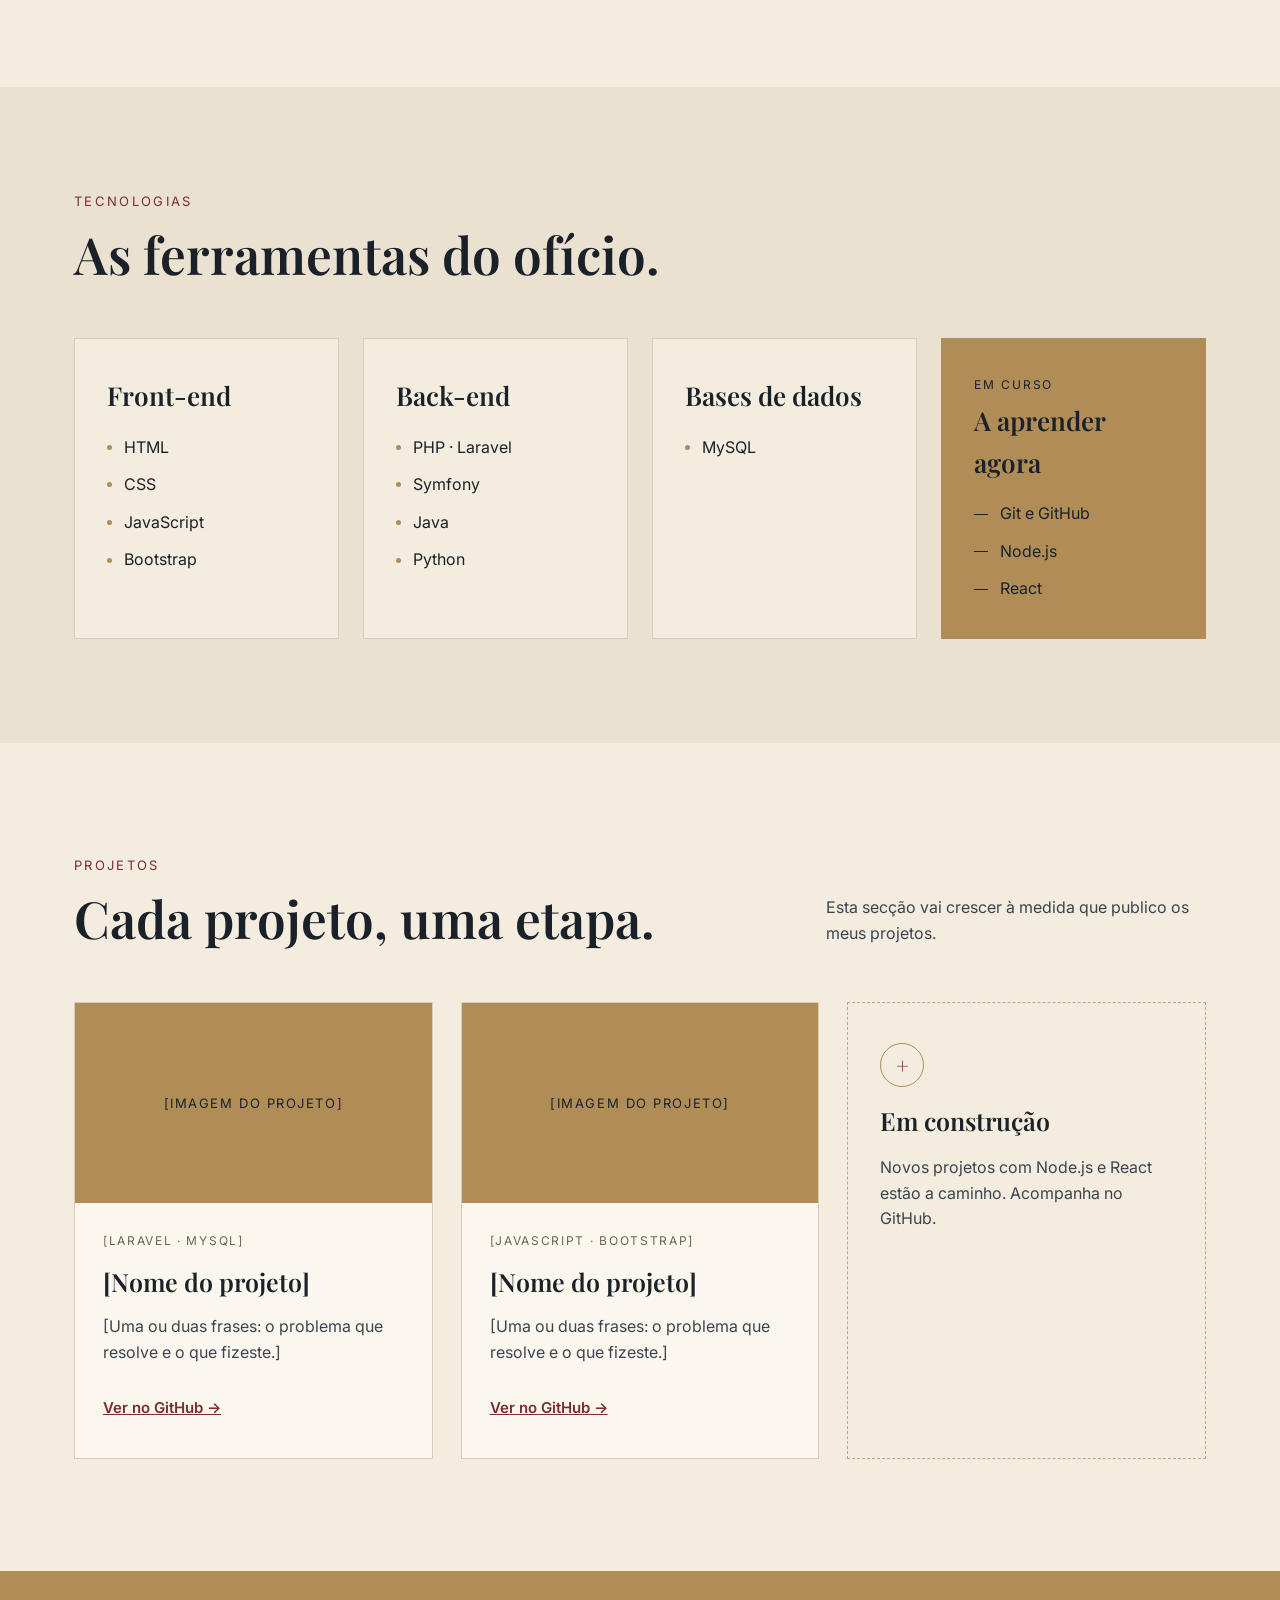
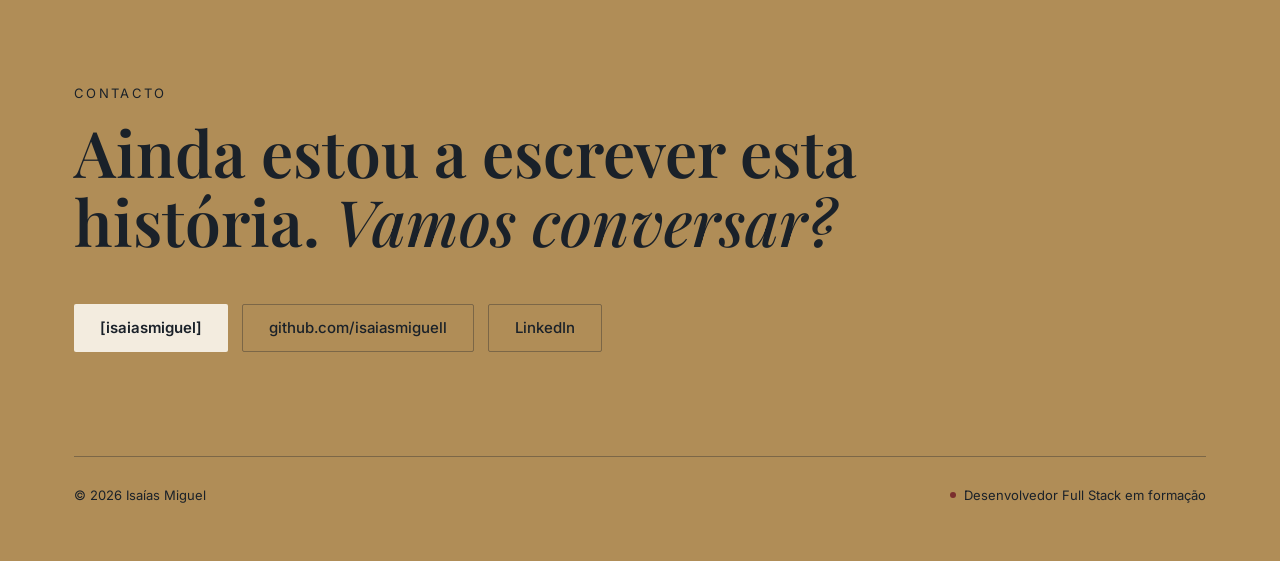
==== commit 8dbfb83c: "Substitui o avatar pela cidade voxel no topo A imagem foi recortada sem fundo e convertida para WebP" ====
--- a/index.html
+++ b/index.html
@@ -50,9 +50,9 @@
           </div>
         </div>
 
-        <!-- Avatar -->
+        <!-- Imagem: cidade voxel holográfica -->
         <div class="hero-avatar">
-          <img src="assets/avatar.webp" alt="Avatar do Isaías Miguel em estilo voxel, a segurar uma estrutura de cubos azuis luminosos" width="843" height="900">
+          <img src="assets/cidade.webp" alt="Cidade em cubos azuis luminosos, a flutuar sobre uma base, rodeada de blocos soltos" width="1000" height="876">
         </div>
       </div>
     </section>
--- a/css/style.css
+++ b/css/style.css
@@ -18,6 +18,7 @@
   --navy-line: #3A4552;   /* linhas sobre o azul-noite */
   --navy-border: #4A5562; /* contornos de botões sobre o azul-noite */
   --navy-muted: #D9D2C4;  /* texto secundário sobre o azul-noite */
+  --on-brass-line: rgba(26, 33, 41, 0.35); /* linhas e contornos sobre o latão */
 
   --font-display: 'Playfair Display', Georgia, serif;
   --font-body: 'Inter', system-ui, -apple-system, sans-serif;
@@ -54,7 +55,7 @@
 a:hover { color: var(--navy); }
 
 a:focus-visible {
-  outline: 2px solid var(--brass);
+  outline: 2px solid var(--navy);
   outline-offset: 3px;
 }
 
@@ -66,8 +67,8 @@
 
 /* ---------- Navegação ---------- */
 .site-header {
-  background: var(--navy);
-  color: var(--cream);
+  background: var(--brass);
+  color: var(--navy);
 }
 
 .nav {
@@ -84,17 +85,17 @@
   display: flex;
   align-items: center;
   gap: 12px;
-  color: var(--cream);
+  color: var(--navy);
   text-decoration: none;
 }
 
-.brand:hover { color: var(--cream); }
+.brand:hover { color: var(--navy); }
 
 .brand-mark {
   width: 38px;
   height: 38px;
   border-radius: 50%;
-  border: 1px solid var(--brass);
+  border: 1px solid var(--navy);
   display: flex;
   align-items: center;
   justify-content: center;
@@ -118,7 +119,7 @@
 }
 
 .nav-links a {
-  color: var(--cream);
+  color: var(--navy);
   text-decoration: none;
   padding: 12px 0;
   border-bottom: 1px solid transparent;
@@ -126,8 +127,8 @@
 }
 
 .nav-links a:hover {
-  color: var(--cream);
-  border-bottom-color: var(--brass);
+  color: var(--navy);
+  border-bottom-color: var(--navy);
 }
 
 /* ---------- Rótulos ---------- */
@@ -139,13 +140,13 @@
   color: var(--burgundy);
 }
 
-.eyebrow--brass { color: var(--brass); }
+.eyebrow--brass { color: var(--navy); }
 
 .eyebrow-rule {
   display: inline-block;
   width: 40px;
   height: 1px;
-  background: var(--brass);
+  background: var(--navy);
 }
 
 .brass-rule {
@@ -188,19 +189,30 @@
 }
 
 .btn--outline {
-  border: 1px solid var(--navy-border);
+  border: 1px solid var(--on-brass-line);
+  color: var(--navy);
+}
+
+.btn--outline:hover {
+  border-color: var(--navy);
+  color: var(--navy);
+}
+
+.btn--dark {
+  background: var(--navy);
   color: var(--cream);
-}
-
-.btn--outline:hover {
-  border-color: var(--brass);
+  font-weight: 600;
+}
+
+.btn--dark:hover {
+  background: #2B3540;
   color: var(--cream);
 }
 
 /* ---------- Hero ---------- */
 .hero {
-  background: var(--navy);
-  color: var(--cream);
+  background: var(--brass);
+  color: var(--navy);
   padding: 72px 0 112px;
 }
 
@@ -234,7 +246,7 @@
   max-width: 560px;
   font-size: 18px;
   line-height: 1.65;
-  color: var(--navy-muted);
+  color: var(--navy);
 }
 
 .hero-avatar {
@@ -368,9 +380,9 @@
 }
 
 .tech-card--dark {
-  background: var(--navy);
-  border-color: var(--navy);
-  color: var(--cream);
+  background: var(--brass);
+  border-color: var(--brass);
+  color: var(--navy);
 }
 
 .tag {
@@ -378,7 +390,7 @@
   font-size: 12px;
   letter-spacing: 0.16em;
   text-transform: uppercase;
-  color: var(--brass);
+  color: var(--navy);
 }
 
 .dot-list,
@@ -411,7 +423,7 @@
   content: "";
   width: 14px;
   height: 1px;
-  background: var(--brass);
+  background: var(--navy);
   flex-shrink: 0;
 }
 
@@ -437,11 +449,11 @@
 
 .project-media {
   height: 200px;
-  background: var(--navy);
+  background: var(--brass);
   display: flex;
   align-items: center;
   justify-content: center;
-  color: #8A93A0;
+  color: var(--navy);
   font-size: 13px;
   letter-spacing: 0.12em;
   text-transform: uppercase;
@@ -511,8 +523,8 @@
 
 /* ---------- Contacto / rodapé ---------- */
 .contact {
-  background: var(--navy);
-  color: var(--cream);
+  background: var(--brass);
+  color: var(--navy);
   padding: 112px 0 56px;
 }
 
@@ -527,13 +539,13 @@
 .footer-bar {
   margin-top: 104px;
   padding-top: 28px;
-  border-top: 1px solid #343E4A;
+  border-top: 1px solid var(--on-brass-line);
   display: flex;
   flex-wrap: wrap;
   justify-content: space-between;
   gap: 12px;
   font-size: 13px;
-  color: #9AA3AE;
+  color: var(--navy);
 }
 
 .footer-status {
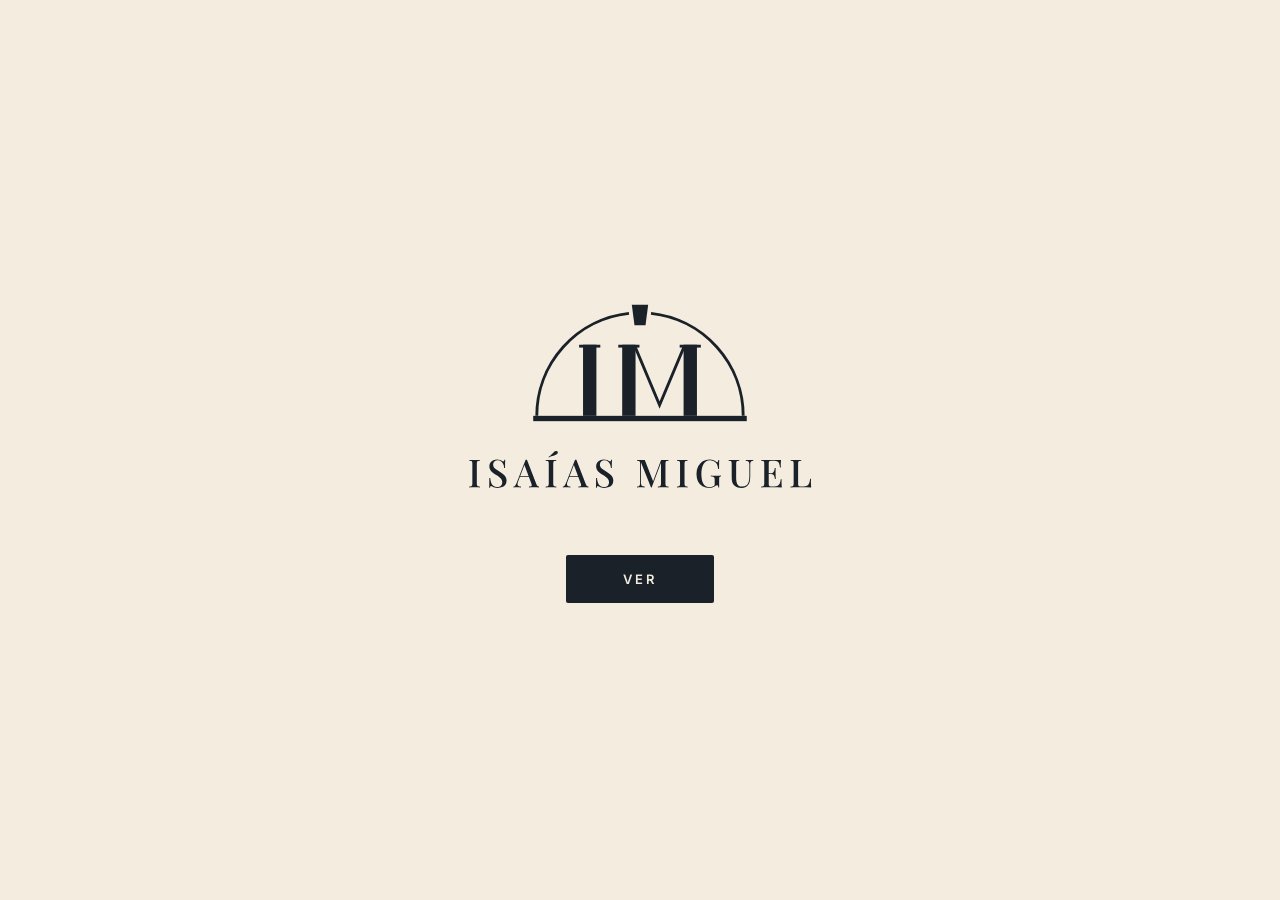
==== commit ae2fcc03: "Adiciona ecrã inicial com o logótipo e o botão "Ver" O index.html passa a ser um ecrã vazio com o lo" ====
--- a/index.html
+++ b/index.html
@@ -3,205 +3,23 @@
 <head>
   <meta charset="UTF-8">
   <meta name="viewport" content="width=device-width, initial-scale=1.0">
-  <title>Isaías Miguel | Portfólio</title>
- <meta name="description" content="Portfólio de Isaías Miguel, Desenvolvedor Full Stack em formação. Técnico Especialista em Tecnologias e Programação de Sistemas de Informação.">
+  <title>Isaías Miguel</title>
+  <meta name="description" content="Portfólio de Isaías Miguel, Desenvolvedor Full Stack em formação. Técnico Especialista em Tecnologias e Programação de Sistemas de Informação.">
 
   <link rel="preconnect" href="https://fonts.googleapis.com">
   <link rel="preconnect" href="https://fonts.gstatic.com" crossorigin>
   <link rel="stylesheet" href="https://fonts.googleapis.com/css2?family=Inter:wght@400;500;600&family=Playfair+Display:ital,wght@0,500;0,600;0,700;1,500&display=swap">
   <link rel="stylesheet" href="css/style.css">
 </head>
-<body>
+<body class="splash-page">
 
-  <!-- NAVEGAÇÃO -->
-  <header class="site-header">
-    <nav class="container nav" aria-label="Principal">
-      <a href="#topo" class="brand">
-        <span class="brand-mark" aria-hidden="true">IM</span>
-        <span class="brand-name">Isaías Miguel</span>
-      </a>
-      <div class="nav-links">
-        <a href="#percurso">Percurso</a>
-        <a href="#tecnologias">Tecnologias</a>
-        <a href="#projetos">Projetos</a>
-        <a href="#contacto">Contacto</a>
-      </div>
-    </nav>
-  </header>
-
-  <main>
-
-    <!-- HERO -->
-    <section id="topo" class="hero">
-      <div class="container hero-inner">
-        <div class="hero-text">
-          <p class="eyebrow eyebrow--brass">
-            <span class="eyebrow-rule" aria-hidden="true"></span>
-            Desenvolvedor Full Stack em formação
-          </p>
-          <h1>Construir sistemas eficientes, <em>linha a linha.</em></h1>
-          <p class="hero-lead">Sou o Isaías, Técnico Especialista em Tecnologias e Programação de Sistemas de Informação. Do front-end ao back-end, passando pelas bases de dados — e este é apenas o começo.</p>
-          <div class="actions">
-            <a href="#projetos" class="btn btn--light">Ver projetos</a>
-            <a href="https://github.com/isaiasmiguell" class="btn btn--outline" target="_blank" rel="noopener">
-              <svg aria-hidden="true" width="18" height="18" viewBox="0 0 24 24" fill="none" stroke="currentColor" stroke-width="1.6" stroke-linecap="round" stroke-linejoin="round"><path d="M9 19c-4.3 1.4-4.3-2.5-6-3m12 5v-3.5c0-1 .1-1.4-.5-2 2.8-.3 5.5-1.4 5.5-6a4.6 4.6 0 0 0-1.3-3.2 4.2 4.2 0 0 0-.1-3.2s-1.1-.3-3.5 1.3a12.3 12.3 0 0 0-6.2 0C6.5 2.8 5.4 3.1 5.4 3.1a4.2 4.2 0 0 0-.1 3.2A4.6 4.6 0 0 0 4 9.5c0 4.6 2.7 5.7 5.5 6-.6.6-.6 1.2-.5 2V21"/></svg>
-              GitHub
-            </a>
-          </div>
-        </div>
-
-        <!-- Imagem: cidade voxel holográfica -->
-        <div class="hero-avatar">
-          <img src="assets/cidade.webp" alt="Cidade em cubos azuis luminosos, a flutuar sobre uma base, rodeada de blocos soltos" width="1000" height="876">
-        </div>
-      </div>
-    </section>
-
-    <!-- PERCURSO -->
-    <section id="percurso" class="section">
-      <div class="container split">
-        <div class="split-aside">
-          <p class="eyebrow">O meu percurso</p>
-          <h2>Toda a trajetória tem um começo.</h2>
-          <div class="brass-rule" aria-hidden="true"></div>
-        </div>
-        <div class="split-main">
-          <p class="lead">Sempre fui um entusiasta da tecnologia. Durante algum tempo, as circunstâncias da vida levaram-me por outro caminho, mas o interesse nunca desapareceu.</p>
-          <p class="lead lead--muted">Quando surgiu a oportunidade de fazer a formação de Técnico Especialista, agarrei-a. Foi aí que transformei esse interesse em competências — e o estágio confirmou aquilo que já sentia: é isto que quero fazer.</p>
-
-          <ol class="timeline">
-            <li>
-              <span class="timeline-label">Formação</span>
-              <div>
-                <h3>Técnico Especialista em TPSI</h3>
-                <p>Tecnologias e Programação de Sistemas de Informação. Front-end, back-end e bases de dados.</p>
-              </div>
-            </li>
-            <li>
-              <span class="timeline-label">Estágio · 3 meses</span>
-              <div>
-                <h3>Full Stack Developer — Xevolution</h3>
-                <p>Primeira experiência num ambiente real de desenvolvimento, a trabalhar com Laravel.</p>
-              </div>
-            </li>
-            <li>
-              <span class="timeline-label timeline-label--now">Agora</span>
-              <div>
-                <h3>Consolidar e evoluir</h3>
-                <p>Focado em aprofundar o que aprendi, passo a passo, rumo ao desenvolvimento full stack.</p>
-              </div>
-            </li>
-          </ol>
-        </div>
-      </div>
-    </section>
-
-    <!-- TECNOLOGIAS -->
-    <section id="tecnologias" class="section section--sand">
-      <div class="container">
-        <p class="eyebrow">Tecnologias</p>
-        <h2 class="section-title">As ferramentas do ofício.</h2>
-
-        <div class="tech-grid">
-          <div class="tech-card">
-            <h3>Front-end</h3>
-            <ul class="dot-list">
-              <li>HTML</li>
-              <li>CSS</li>
-              <li>JavaScript</li>
-              <li>Bootstrap</li>
-            </ul>
-          </div>
-          <div class="tech-card">
-            <h3>Back-end</h3>
-            <ul class="dot-list">
-              <li>PHP · Laravel</li>
-              <li>Symfony</li>
-              <li>Java</li>
-              <li>Python</li>
-            </ul>
-          </div>
-          <div class="tech-card">
-            <h3>Bases de dados</h3>
-            <ul class="dot-list">
-              <li>MySQL</li>
-            </ul>
-          </div>
-          <div class="tech-card tech-card--dark">
-            <p class="tag">Em curso</p>
-            <h3>A aprender agora</h3>
-            <ul class="dash-list">
-              <li>Git e GitHub</li>
-              <li>Node.js</li>
-              <li>React</li>
-            </ul>
-          </div>
-        </div>
-      </div>
-    </section>
-
-    <!-- PROJETOS -->
-    <section id="projetos" class="section">
-      <div class="container">
-        <div class="section-head">
-          <div>
-            <p class="eyebrow">Projetos</p>
-            <h2>Cada projeto, uma etapa.</h2>
-          </div>
-          <p class="section-note">Esta secção vai crescer à medida que publico os meus projetos.</p>
-        </div>
-
-        <div class="project-grid">
-          <!-- Projeto 1: substitui os textos entre [ ] -->
-          <article class="project-card">
-            <div class="project-media">[Imagem do projeto]</div>
-            <!-- Quando tiveres imagem: <img src="img/projeto-1.jpg" alt="Descrição" class="project-img"> -->
-            <div class="project-body">
-              <p class="project-stack">[Laravel · MySQL]</p>
-              <h3>[Nome do projeto]</h3>
-              <p class="project-desc">[Uma ou duas frases: o problema que resolve e o que fizeste.]</p>
-              <a href="https://github.com/isaiasmiguell" class="project-link" target="_blank" rel="noopener">Ver no GitHub →</a>
-            </div>
-          </article>
-
-          <!-- Projeto 2 -->
-          <article class="project-card">
-            <div class="project-media">[Imagem do projeto]</div>
-            <div class="project-body">
-              <p class="project-stack">[JavaScript · Bootstrap]</p>
-              <h3>[Nome do projeto]</h3>
-              <p class="project-desc">[Uma ou duas frases: o problema que resolve e o que fizeste.]</p>
-              <a href="https://github.com/isaiasmiguell" class="project-link" target="_blank" rel="noopener">Ver no GitHub →</a>
-            </div>
-          </article>
-
-          <article class="project-card project-card--soon">
-            <span class="soon-mark" aria-hidden="true">+</span>
-            <h3>Em construção</h3>
-            <p class="project-desc">Novos projetos com Node.js e React estão a caminho. Acompanha no GitHub.</p>
-          </article>
-        </div>
-      </div>
-    </section>
-
+  <!-- ECRÃ INICIAL -->
+  <main class="splash">
+    <h1 class="splash-title">
+      <img src="assets/logo.svg" alt="Isaías Miguel" class="splash-logo" width="371" height="208">
+    </h1>
+    <a href="inicio.html" class="btn btn--dark splash-btn">Ver</a>
   </main>
-
-  <!-- CONTACTO -->
-  <footer id="contacto" class="contact">
-    <div class="container">
-      <p class="eyebrow eyebrow--brass">Contacto</p>
-      <h2>Ainda estou a escrever esta história. <em>Vamos conversar?</em></h2>
-      <div class="actions">
-        <a href="mailto:[o-teu-email]" class="btn btn--light">[isaiasmiguel]</a>
-        <a href="https://github.com/isaiasmiguell" class="btn btn--outline" target="_blank" rel="noopener">github.com/isaiasmiguell</a>
-        <a href="[link-do-linkedin]" class="btn btn--outline" target="_blank" rel="noopener">LinkedIn</a>
-      </div>
-      <div class="footer-bar">
-        <span>© 2026 Isaías Miguel</span>
-        <span class="footer-status"><span class="status-dot" aria-hidden="true"></span>Desenvolvedor Full Stack em formação</span>
-      </div>
-    </div>
-  </footer>
 
 </body>
 </html>
--- a/css/style.css
+++ b/css/style.css
@@ -561,6 +561,43 @@
   background: var(--burgundy);
 }
 
+/* ---------- Ecrã inicial ---------- */
+.splash-page { background: var(--cream); }
+
+.splash {
+  min-height: 100vh;
+  min-height: 100svh;
+  display: flex;
+  flex-direction: column;
+  align-items: center;
+  justify-content: center;
+  gap: 56px;
+  padding: 24px;
+}
+
+.splash-title { margin: 0; }
+
+.splash-logo {
+  display: block;
+  width: min(360px, 72vw);
+  height: auto;
+  animation: splash-in 1.2s ease-out both;
+}
+
+.splash-btn {
+  min-width: 148px;
+  justify-content: center;
+  letter-spacing: 0.24em;
+  text-transform: uppercase;
+  font-size: 13px;
+  animation: splash-in 1.2s ease-out 0.5s both;
+}
+
+@keyframes splash-in {
+  from { opacity: 0; transform: translateY(12px); }
+  to { opacity: 1; transform: none; }
+}
+
 /* ---------- Telemóvel ---------- */
 @media (max-width: 600px) {
   .hero { padding: 48px 0 80px; }
@@ -573,5 +610,5 @@
 /* Respeita quem prefere menos movimento */
 @media (prefers-reduced-motion: reduce) {
   html { scroll-behavior: auto; }
-  * { transition: none !important; }
+  * { transition: none !important; animation: none !important; }
 }
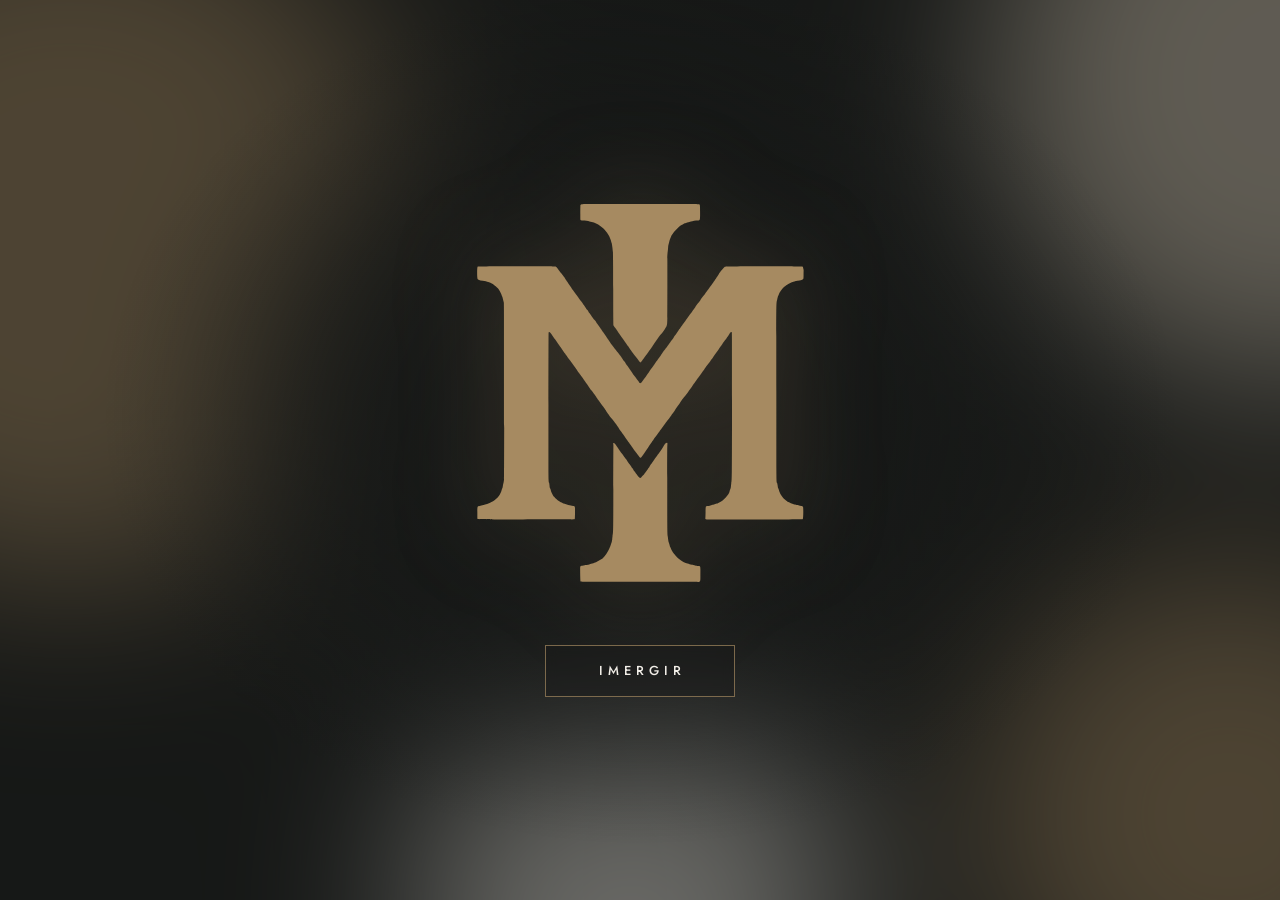
==== commit 28d6e637: "mudança na abertura" ====
--- a/index.html
+++ b/index.html
@@ -4,22 +4,46 @@
   <meta charset="UTF-8">
   <meta name="viewport" content="width=device-width, initial-scale=1.0">
   <title>Isaías Miguel</title>
-  <meta name="description" content="Portfólio de Isaías Miguel, Desenvolvedor Full Stack em formação. Técnico Especialista em Tecnologias e Programação de Sistemas de Informação.">
+  <meta name="description" content="Isaías Miguel — Construir para além do tempo.">
+  <meta name="theme-color" content="#171918">
+  <link rel="icon" href="assets/monograma.svg" type="image/svg+xml">
 
   <link rel="preconnect" href="https://fonts.googleapis.com">
   <link rel="preconnect" href="https://fonts.gstatic.com" crossorigin>
-  <link rel="stylesheet" href="https://fonts.googleapis.com/css2?family=Inter:wght@400;500;600&family=Playfair+Display:ital,wght@0,500;0,600;0,700;1,500&display=swap">
-  <link rel="stylesheet" href="css/style.css">
+  <link rel="stylesheet" href="https://fonts.googleapis.com/css2?family=Cormorant+Garamond:ital,wght@0,500;0,600;1,500&family=Jost:wght@400;500&display=swap">
+  <link rel="stylesheet" href="css/entrada.css">
 </head>
-<body class="splash-page">
+<body class="entrada">
 
-  <!-- ECRÃ INICIAL -->
-  <main class="splash">
-    <h1 class="splash-title">
-      <img src="assets/logo.svg" alt="Isaías Miguel" class="splash-logo" width="371" height="208">
+  <!-- Fundo: as quatro cores da paleta, desfocadas e escurecidas -->
+  <div class="fundo" aria-hidden="true">
+    <span class="mancha mancha--bronze"></span>
+    <span class="mancha mancha--travertino"></span>
+    <span class="mancha mancha--marfim"></span>
+    <span class="mancha mancha--obsidiana"></span>
+    <span class="mancha mancha--bronze-2"></span>
+  </div>
+  <div class="veu" aria-hidden="true"></div>
+
+  <main class="palco">
+    <h1 class="monograma">
+      <svg viewBox="0 0 1960 2267" role="img" aria-label="Isaías Miguel">
+        <path class="monograma-traco" pathLength="1" d="M1307.0 2266.0C1294.1 2265.6 1134.8 2265.2 953.0 2265.1C659.8 2265.0 622.4 2264.8 621.0 2263.4C619.3 2261.7 617.7 2179.8 619.3 2175.1C620.4 2171.7 622.9 2170.1 627.1 2170.0C629.1 2170.0 633.6 2169.1 637.1 2168.0C640.6 2166.8 649.1 2165.3 656.0 2164.5C664.6 2163.6 671.0 2162.2 676.5 2160.2C680.9 2158.6 687.6 2156.7 691.4 2156.1C695.2 2155.4 700.8 2153.6 703.9 2152.1C707.0 2150.5 711.3 2148.7 713.5 2148.0C715.7 2147.3 718.0 2146.3 718.7 2145.8C719.7 2145.0 725.7 2141.6 742.6 2132.4C756.1 2125.0 771.6 2106.4 787.0 2079.0C789.0 2075.4 791.1 2071.6 791.8 2070.5C795.3 2064.4 802.0 2047.5 803.4 2041.1C804.3 2037.1 806.2 2031.1 807.6 2027.9C809.4 2023.4 810.3 2018.9 811.0 2009.3C811.6 2002.2 812.5 1994.2 813.0 1991.5C817.3 1969.8 817.2 1978.5 817.6 1710.0C817.8 1570.0 818.1 1453.0 818.1 1450.0C818.1 1447.0 817.6 1442.3 817.0 1439.7C814.2 1428.9 827.0 1433.2 833.1 1445.2C834.1 1447.2 836.3 1450.4 837.9 1452.2C839.4 1454.0 841.5 1457.1 842.5 1459.0C843.4 1460.9 846.9 1466.0 850.1 1470.2C853.4 1474.4 857.6 1480.7 859.5 1484.0C861.4 1487.4 865.6 1493.1 868.7 1496.8C871.9 1500.5 875.9 1505.5 877.6 1508.0C884.0 1517.4 892.0 1528.6 894.3 1531.5C895.6 1533.2 899.6 1538.8 903.1 1544.0C906.6 1549.2 912.1 1556.8 915.3 1560.8C918.5 1564.8 921.8 1569.7 922.7 1571.8C923.5 1573.8 927.3 1579.3 931.0 1584.0C934.7 1588.7 938.4 1594.1 939.3 1596.1C940.1 1598.0 942.1 1601.2 943.7 1603.1C945.4 1605.0 949.8 1610.6 953.6 1615.6C960.0 1624.0 967.7 1633.6 973.4 1640.2C977.1 1644.5 981.4 1644.1 985.9 1638.9C987.9 1636.6 992.5 1631.4 996.2 1627.4C1000.0 1623.4 1003.0 1619.7 1003.0 1619.2C1003.0 1618.8 1006.2 1614.6 1010.1 1610.0C1014.0 1605.4 1017.9 1600.2 1018.7 1598.6C1021.1 1593.9 1027.1 1584.9 1030.2 1581.2C1031.7 1579.4 1033.9 1576.0 1035.1 1573.7C1036.3 1571.4 1040.1 1565.7 1043.5 1561.0C1046.9 1556.3 1051.8 1549.3 1054.4 1545.5C1056.9 1541.7 1060.2 1536.8 1061.7 1534.7C1063.3 1532.5 1065.8 1528.9 1067.4 1526.7C1069.0 1524.4 1072.2 1520.2 1074.6 1517.4C1076.9 1514.7 1080.2 1510.1 1081.9 1507.2C1083.6 1504.4 1088.0 1498.1 1091.8 1493.3C1100.4 1482.4 1110.6 1467.6 1114.3 1460.7C1115.8 1457.8 1117.8 1454.4 1118.8 1453.0C1119.8 1451.6 1122.1 1447.8 1123.9 1444.5C1132.1 1429.1 1145.1 1426.7 1142.1 1441.1C1141.1 1446.3 1140.8 1484.2 1141.0 1639.5C1141.3 1953.7 1141.4 1971.8 1144.5 1995.5C1145.3 2001.5 1146.4 2010.5 1146.9 2015.5C1147.6 2022.0 1148.7 2026.3 1150.9 2031.0C1152.6 2034.6 1154.4 2040.9 1155.1 2045.0C1155.8 2050.0 1157.3 2054.5 1159.5 2058.5C1161.3 2061.8 1163.1 2065.9 1163.5 2067.7C1163.8 2069.4 1165.4 2072.7 1167.0 2074.9C1168.6 2077.1 1170.6 2080.5 1171.4 2082.4C1174.9 2090.9 1196.6 2115.9 1210.0 2127.0C1227.5 2141.4 1249.8 2154.0 1262.3 2156.4C1266.2 2157.2 1272.0 2159.0 1275.0 2160.3C1278.1 2161.8 1284.3 2163.3 1289.3 2163.9C1294.1 2164.6 1302.6 2166.4 1308.3 2168.1C1313.9 2169.7 1321.9 2171.3 1326.0 2171.6C1341.4 2172.7 1340.1 2168.3 1339.8 2220.2C1339.4 2272.8 1343.5 2267.1 1307.0 2266.0ZM1386.3 1892.2C1371.5 1891.9 1367.9 1890.1 1369.5 1884.0C1369.9 1882.6 1370.5 1867.0 1370.8 1849.3C1371.6 1811.3 1370.9 1813.4 1382.9 1811.9C1386.9 1811.4 1394.6 1809.7 1400.0 1808.0C1405.4 1806.3 1412.5 1804.5 1415.7 1803.9C1418.8 1803.3 1424.4 1801.5 1427.9 1799.9C1431.4 1798.3 1436.1 1796.7 1438.2 1796.4C1440.3 1796.0 1444.5 1794.3 1447.5 1792.5C1450.5 1790.6 1454.4 1788.7 1456.2 1788.1C1475.8 1781.6 1512.5 1741.5 1514.6 1724.3C1515.0 1721.6 1516.8 1715.9 1518.8 1711.5C1521.8 1704.6 1522.4 1702.1 1523.1 1692.0C1523.5 1685.7 1524.6 1678.0 1525.4 1675.0C1529.6 1660.2 1529.5 1666.3 1529.5 1209.4C1529.5 839.6 1529.3 771.0 1528.1 769.7C1523.8 764.4 1519.9 768.1 1508.0 788.4C1506.6 790.8 1504.2 794.2 1502.7 796.0C1501.2 797.8 1499.0 801.0 1497.9 803.1C1496.9 805.3 1493.3 810.1 1490.0 813.9C1486.8 817.7 1481.5 824.8 1478.4 829.6C1475.2 834.5 1471.4 840.1 1470.0 842.0C1468.6 843.9 1464.0 850.0 1459.9 855.4C1455.8 860.8 1451.6 867.0 1450.5 869.0C1448.6 872.6 1441.5 882.6 1428.1 900.8C1424.5 905.6 1419.0 913.5 1415.9 918.5C1412.7 923.5 1408.7 929.3 1407.0 931.5C1405.4 933.7 1401.8 938.6 1399.0 942.5C1393.0 950.8 1389.0 956.1 1381.5 965.5C1378.5 969.4 1374.8 974.4 1373.2 976.8C1371.7 979.2 1367.8 984.8 1364.5 989.2C1361.2 993.7 1355.3 1001.9 1351.5 1007.5C1347.7 1013.1 1343.0 1019.7 1341.2 1022.1C1339.4 1024.5 1332.9 1033.4 1326.7 1041.9C1320.6 1050.4 1312.8 1060.9 1309.4 1065.4C1302.9 1074.1 1295.2 1085.3 1290.6 1092.8C1289.1 1095.4 1284.7 1101.5 1281.0 1106.5C1277.3 1111.4 1271.5 1119.5 1268.2 1124.5C1264.8 1129.5 1259.3 1136.9 1256.0 1141.0C1252.7 1145.1 1247.9 1151.4 1245.3 1155.0C1242.7 1158.6 1237.9 1164.7 1234.5 1168.5C1228.8 1175.2 1224.9 1180.7 1217.7 1192.7C1214.7 1197.6 1204.3 1212.3 1194.4 1225.5C1192.0 1228.8 1188.6 1234.0 1187.0 1237.0C1185.3 1240.0 1181.7 1245.2 1178.9 1248.5C1176.1 1251.8 1172.9 1256.3 1171.8 1258.5C1170.7 1260.7 1167.2 1265.8 1164.1 1269.8C1161.0 1273.8 1157.1 1279.3 1155.4 1281.9C1153.8 1284.6 1150.6 1288.9 1148.4 1291.6C1143.8 1297.1 1135.1 1308.6 1127.0 1319.9C1124.0 1324.1 1118.6 1331.3 1115.0 1336.0C1111.4 1340.7 1107.3 1346.3 1105.8 1348.6C1104.4 1350.9 1099.2 1357.8 1094.3 1364.0C1089.5 1370.2 1084.3 1377.2 1082.8 1379.6C1079.7 1384.5 1074.5 1391.4 1067.0 1400.5C1064.3 1403.8 1060.7 1409.1 1059.0 1412.2C1057.3 1415.4 1055.5 1418.2 1055.0 1418.5C1053.8 1419.2 1035.0 1447.1 1028.4 1458.0C1026.8 1460.5 1024.2 1464.3 1022.4 1466.5C1020.7 1468.7 1014.7 1477.2 1009.1 1485.5C978.6 1530.6 982.5 1528.8 965.2 1505.6C959.8 1498.4 952.7 1488.9 949.5 1484.6C943.0 1476.1 935.9 1466.1 926.6 1452.2C923.3 1447.4 919.4 1442.1 918.0 1440.4C916.5 1438.7 912.8 1433.5 909.6 1428.9C906.5 1424.3 902.1 1418.2 899.9 1415.5C895.7 1410.3 883.7 1392.9 876.0 1381.0C873.5 1377.2 867.6 1369.0 862.9 1362.8C858.2 1356.6 853.0 1349.2 851.4 1346.3C847.1 1338.7 837.4 1324.9 827.4 1312.3C822.5 1306.2 814.7 1296.1 810.0 1290.0C805.3 1283.8 798.6 1275.3 795.0 1271.1C791.4 1266.9 786.7 1260.6 784.5 1257.2C772.9 1239.0 770.2 1234.8 765.0 1227.0C755.0 1211.9 744.7 1197.7 738.3 1189.8C734.8 1185.5 729.4 1178.3 726.2 1173.7C723.1 1169.2 719.3 1163.7 717.7 1161.5C716.2 1159.3 712.9 1154.3 710.3 1150.5C707.8 1146.7 704.3 1141.9 702.6 1139.8C700.9 1137.8 697.5 1133.1 695.0 1129.4C692.5 1125.7 688.9 1120.9 686.9 1118.6C683.4 1114.7 679.5 1109.2 665.2 1088.0C661.7 1082.8 658.0 1077.6 656.9 1076.5C655.9 1075.4 651.6 1069.4 647.3 1063.3C638.1 1050.3 625.1 1032.0 619.7 1024.7C617.6 1021.8 614.2 1017.0 612.2 1014.0C610.1 1011.0 606.0 1005.1 602.9 1001.0C599.9 996.9 595.0 989.7 592.0 985.0C586.7 976.7 560.2 940.7 548.8 926.2C545.7 922.2 541.0 915.9 538.6 912.2C531.5 901.7 530.9 900.8 526.5 895.0C524.2 892.0 516.5 881.0 509.5 870.5C502.5 860.0 494.6 848.8 492.0 845.5C489.4 842.2 485.5 836.7 483.4 833.4C476.5 822.5 471.8 815.6 466.5 809.0C463.7 805.4 458.4 798.0 454.7 792.5C438.7 768.6 432.6 763.4 429.4 771.3C428.9 772.6 428.5 951.8 428.5 1207.0C428.5 1660.6 428.4 1654.9 432.6 1671.5C433.5 1674.8 434.5 1682.5 435.0 1688.5C435.9 1700.5 436.3 1701.8 439.7 1707.1C441.1 1709.2 442.3 1713.0 442.7 1716.1C443.6 1724.5 456.8 1750.5 462.9 1756.0C463.9 1756.8 466.6 1759.9 469.0 1762.9C474.9 1770.1 497.1 1786.5 502.9 1788.0C505.4 1788.6 509.9 1790.7 513.0 1792.6C516.0 1794.5 519.2 1796.0 520.0 1796.0C520.8 1796.0 525.3 1797.6 530.0 1799.5C534.7 1801.5 542.5 1803.7 547.5 1804.5C552.5 1805.3 559.5 1807.0 563.1 1808.4C566.6 1809.7 572.6 1811.1 576.4 1811.5C588.8 1812.9 588.2 1810.8 587.8 1852.5C587.5 1884.6 587.3 1888.2 585.7 1889.8C583.9 1891.5 576.4 1891.8 551.0 1891.2C548.0 1891.2 424.3 1891.3 276.2 1891.6C6.9 1892.0 6.9 1892.0 4.5 1889.6C2.0 1887.1 2.0 1887.1 2.0 1854.0C2.0 1812.4 1.7 1813.4 14.9 1811.0C18.4 1810.4 23.4 1809.0 26.1 1808.0C28.7 1806.9 34.7 1805.4 39.3 1804.6C49.3 1802.9 72.8 1795.2 79.1 1791.5C81.5 1790.2 85.1 1788.5 86.9 1787.9C93.4 1785.7 111.3 1772.0 123.8 1759.8C130.1 1753.6 136.8 1743.8 139.7 1736.7C141.1 1733.3 143.0 1729.1 144.1 1727.4C145.1 1725.7 146.5 1721.9 147.1 1718.9C147.7 1715.9 149.5 1710.5 151.1 1706.9C153.0 1702.5 154.3 1697.1 155.0 1690.9C155.6 1685.7 157.2 1677.9 158.6 1673.5C160.5 1667.4 161.4 1661.8 162.1 1650.0C163.9 1620.2 162.7 598.6 160.9 591.5C160.0 588.2 157.9 579.6 156.2 572.4C154.5 565.1 152.3 557.5 151.2 555.4C150.1 553.2 148.7 549.5 148.0 547.0C146.6 541.8 138.7 524.9 135.5 520.5C134.4 518.9 132.2 515.4 130.8 512.9C124.9 502.7 101.9 483.6 85.5 475.2C82.2 473.6 78.1 471.5 76.4 470.6C74.7 469.7 70.6 468.5 67.4 467.9C64.1 467.3 57.7 465.5 53.0 464.0C48.1 462.4 39.9 460.7 34.0 460.0C14.0 457.9 5.9 455.1 3.5 449.7C-0.2 441.0 -0.2 380.8 3.5 375.7C5.1 373.5 467.2 373.0 471.4 375.2C475.4 377.3 479.5 381.3 483.5 387.0C485.7 390.2 491.1 397.2 495.4 402.6C499.8 408.0 505.0 414.7 506.9 417.5C508.9 420.4 512.9 425.5 515.8 428.9C518.6 432.3 521.7 436.5 522.6 438.3C523.6 440.1 527.3 445.8 531.0 451.0C534.7 456.2 538.9 462.8 540.4 465.5C544.0 472.3 556.2 489.7 559.4 492.7C560.8 494.0 562.9 496.8 564.0 499.0C566.8 504.4 577.5 519.7 581.5 524.0C583.3 525.9 585.8 529.5 587.0 532.0C588.3 534.5 591.6 539.2 594.5 542.5C597.4 545.8 601.4 551.2 603.5 554.4C607.1 560.3 614.6 570.3 625.8 584.8C628.9 588.8 632.7 594.1 634.1 596.6C635.6 599.1 637.9 602.3 639.2 603.8C640.6 605.3 644.4 610.5 647.6 615.5C653.5 624.6 657.2 629.7 662.3 635.9C663.9 637.8 666.0 641.1 667.0 643.4C668.0 645.7 671.7 651.1 675.2 655.5C678.7 659.9 682.9 665.6 684.6 668.2C688.4 674.4 698.9 688.3 706.8 697.7C710.2 701.8 714.0 707.0 715.2 709.3C716.3 711.6 718.4 714.9 719.9 716.6C723.0 720.2 727.3 726.3 735.1 738.0C738.2 742.7 741.4 747.1 742.4 747.9C743.3 748.6 746.1 752.8 748.7 757.1C751.3 761.5 755.1 767.0 757.1 769.5C760.7 773.9 774.4 793.6 778.4 800.3C779.5 802.1 783.4 807.8 787.0 813.0C790.7 818.2 795.1 825.0 796.9 828.0C800.8 834.6 814.4 852.9 825.2 866.1C847.2 892.8 857.1 905.5 859.0 909.0C859.7 910.3 863.4 915.6 867.2 920.8C871.0 925.9 874.5 931.1 875.0 932.3C875.4 933.5 879.0 938.5 883.0 943.5C886.9 948.4 890.6 953.3 891.2 954.5C893.1 958.0 901.1 969.9 902.1 970.5C902.6 970.9 906.8 976.8 911.4 983.8C916.1 990.8 921.5 998.8 923.5 1001.5C925.5 1004.2 928.3 1008.3 929.7 1010.5C937.0 1021.6 940.7 1026.9 944.3 1031.0C946.4 1033.4 950.2 1038.6 952.8 1042.5C955.3 1046.3 960.2 1052.9 963.6 1057.0C967.0 1061.1 970.7 1066.4 971.9 1068.7C977.0 1078.9 981.7 1077.7 991.6 1063.5C994.3 1059.7 998.3 1054.2 1000.5 1051.3C1008.6 1040.9 1032.9 1006.0 1035.4 1001.2C1037.3 997.6 1048.1 982.6 1058.3 969.5C1061.8 965.1 1067.7 956.7 1071.4 950.8C1075.2 944.8 1078.7 940.0 1079.1 940.0C1079.6 940.0 1081.1 937.9 1082.6 935.2C1085.0 931.1 1092.9 920.0 1102.0 908.0C1103.5 906.1 1105.5 902.9 1106.5 901.0C1107.5 899.1 1109.7 895.7 1111.5 893.5C1113.3 891.3 1116.0 887.5 1117.5 885.0C1119.1 882.5 1122.3 878.3 1124.7 875.6C1127.2 872.8 1130.0 868.9 1131.1 866.9C1132.1 864.8 1135.6 860.4 1138.7 856.9C1144.7 850.5 1146.6 847.9 1156.7 832.7C1159.9 827.9 1165.8 819.6 1169.8 814.2C1173.9 808.9 1178.2 802.5 1179.5 800.0C1180.7 797.5 1184.1 792.6 1187.0 789.0C1189.9 785.4 1193.0 780.9 1194.0 778.9C1195.0 777.0 1198.9 771.6 1202.5 766.9C1206.2 762.3 1210.0 756.6 1211.0 754.4C1212.0 752.1 1213.3 749.9 1213.9 749.5C1214.5 749.2 1217.3 745.6 1220.0 741.7C1222.8 737.7 1227.1 731.7 1229.8 728.4C1232.4 725.0 1236.7 719.1 1239.3 715.4C1242.0 711.6 1246.9 704.7 1250.3 700.1C1258.1 689.5 1268.5 674.6 1274.6 665.5C1277.2 661.6 1281.4 656.0 1284.0 653.0C1286.6 650.0 1289.5 645.9 1290.5 644.0C1291.4 642.1 1294.8 637.4 1298.0 633.5C1301.1 629.6 1306.0 622.9 1308.8 618.5C1314.9 608.9 1316.7 606.3 1326.5 594.0C1330.7 588.8 1336.1 581.6 1338.6 578.0C1345.9 567.4 1349.5 562.4 1358.2 550.8C1362.8 544.8 1368.0 537.5 1369.8 534.7C1371.6 531.8 1375.6 526.4 1378.8 522.5C1382.0 518.6 1386.1 513.5 1387.8 511.0C1391.1 506.4 1397.0 498.4 1407.5 484.0C1410.8 479.5 1414.8 473.9 1416.5 471.4C1418.2 469.0 1422.5 462.8 1426.1 457.7C1429.8 452.7 1433.7 446.5 1434.9 444.2C1436.1 441.8 1439.4 436.6 1442.3 432.7C1445.1 428.7 1449.0 422.7 1450.9 419.4C1457.0 408.8 1479.5 381.7 1486.3 376.6C1489.4 374.3 1849.2 373.0 1911.0 375.1C1928.3 375.7 1938.7 375.6 1943.3 374.9C1951.7 373.6 1954.6 374.9 1955.5 380.7C1955.9 382.8 1956.8 386.6 1957.7 389.2C1958.5 391.8 1959.1 395.4 1959.0 397.2C1959.0 399.0 1958.8 411.3 1958.6 424.4C1958.4 448.3 1958.4 448.3 1955.2 450.9C1950.4 455.0 1936.4 459.1 1923.9 460.1C1918.0 460.6 1911.2 461.7 1908.8 462.6C1906.4 463.5 1901.3 465.1 1897.5 466.2C1887.9 469.0 1863.6 481.1 1857.5 486.1C1854.8 488.3 1851.3 490.8 1849.7 491.7C1839.0 497.2 1815.7 526.3 1811.4 539.5C1810.5 542.2 1808.5 547.0 1806.9 550.1C1805.4 553.1 1803.9 557.4 1803.5 559.6C1803.1 561.7 1801.5 568.7 1799.9 575.0C1794.5 596.4 1794.7 572.5 1795.3 1127.5C1795.9 1666.0 1795.8 1658.9 1800.1 1673.3C1801.2 1677.1 1802.6 1684.1 1803.1 1688.8C1804.3 1699.6 1804.8 1701.4 1807.5 1707.0C1808.7 1709.5 1810.3 1713.9 1810.9 1716.7C1814.3 1733.1 1832.5 1761.4 1846.5 1772.1C1849.2 1774.3 1854.2 1778.2 1857.5 1781.0C1860.8 1783.7 1865.1 1786.4 1867.0 1787.1C1868.9 1787.7 1873.4 1789.9 1877.0 1792.0C1880.6 1794.1 1885.0 1796.1 1886.9 1796.5C1888.7 1796.9 1892.8 1798.3 1895.9 1799.7C1899.0 1801.1 1906.5 1803.1 1912.5 1804.2C1918.5 1805.2 1927.5 1807.2 1932.5 1808.5C1937.5 1809.9 1942.8 1811.0 1944.3 1811.0C1949.2 1811.0 1954.0 1813.7 1955.4 1817.2C1958.1 1823.7 1957.1 1886.4 1954.2 1889.2C1951.9 1891.5 1951.9 1891.5 1701.2 1891.7C1563.3 1891.9 1439.0 1892.1 1425.0 1892.2C1411.0 1892.4 1393.6 1892.4 1386.3 1892.2ZM979.0 949.3C976.5 948.4 973.9 945.7 970.4 940.5C965.9 933.7 960.7 926.7 953.5 917.8C942.9 904.6 920.9 874.9 915.4 866.6C913.6 863.8 909.6 857.9 906.5 853.5C903.4 849.1 897.5 840.5 893.4 834.5C883.3 819.4 873.6 805.8 866.7 796.9C860.4 788.8 851.7 776.2 841.2 760.2C837.5 754.5 831.2 745.6 827.3 740.5C823.3 735.4 819.5 729.9 818.8 728.3C817.8 726.1 817.4 678.8 816.9 511.5C816.5 361.2 816.0 295.0 815.2 289.0C814.6 284.3 813.1 271.7 812.0 261.0C810.5 247.3 809.2 239.4 807.5 234.5C806.1 230.7 804.3 224.4 803.5 220.7C802.6 217.0 800.7 211.1 799.1 207.7C797.5 204.3 795.9 200.4 795.5 199.0C794.6 195.7 788.2 184.8 780.1 172.5C759.8 141.7 722.0 115.1 688.5 107.9C683.5 106.8 677.5 105.3 675.0 104.5C667.2 102.0 645.5 99.0 635.2 99.0C624.6 99.0 620.1 97.0 619.9 92.3C619.3 78.7 619.6 7.0 620.4 5.5C622.1 1.8 624.3 1.1 634.0 0.9C656.4 0.4 1313.2 0.8 1320.5 1.3C1324.9 1.6 1329.3 1.9 1330.3 1.9C1337.6 2.3 1338.0 4.5 1338.0 50.0C1338.0 100.5 1338.5 99.0 1322.8 99.0C1313.2 99.0 1291.4 102.6 1283.5 105.4C1279.7 106.8 1275.4 108.0 1274.1 108.0C1272.8 108.0 1267.2 109.5 1261.6 111.4C1256.0 113.3 1249.5 115.4 1247.0 116.0C1244.5 116.6 1240.5 118.4 1238.0 119.8C1235.5 121.3 1231.8 123.2 1229.7 124.2C1209.8 133.3 1169.3 177.9 1162.9 197.8C1162.3 199.8 1160.3 204.7 1158.5 208.5C1156.7 212.3 1154.8 218.5 1154.1 222.2C1153.5 225.9 1151.6 233.2 1150.0 238.4C1147.6 246.2 1146.9 251.1 1146.0 264.3C1145.5 273.2 1144.6 282.0 1144.1 283.8C1142.9 288.0 1140.7 322.7 1141.5 324.0C1142.3 325.3 1142.3 641.0 1141.5 685.0C1140.7 728.9 1140.6 729.0 1127.0 749.0C1125.4 751.5 1121.2 757.7 1117.8 762.8C1114.4 767.9 1108.6 775.4 1104.9 779.4C1096.1 789.2 1085.0 803.9 1073.5 821.3C1068.3 829.1 1061.4 839.3 1058.3 843.9C1055.1 848.5 1051.5 854.0 1050.3 856.2C1049.1 858.3 1046.0 862.8 1043.3 866.2C1040.7 869.6 1036.9 874.7 1035.0 877.5C1033.1 880.4 1029.0 886.5 1025.9 891.1C1018.8 901.7 1005.9 919.1 1000.8 925.0C998.7 927.5 995.9 931.1 994.7 933.1C987.6 944.8 982.9 950.4 980.8 949.9C980.6 949.9 979.8 949.6 979.0 949.3Z"/>
+        <path class="monograma-corpo" d="M1307.0 2266.0C1294.1 2265.6 1134.8 2265.2 953.0 2265.1C659.8 2265.0 622.4 2264.8 621.0 2263.4C619.3 2261.7 617.7 2179.8 619.3 2175.1C620.4 2171.7 622.9 2170.1 627.1 2170.0C629.1 2170.0 633.6 2169.1 637.1 2168.0C640.6 2166.8 649.1 2165.3 656.0 2164.5C664.6 2163.6 671.0 2162.2 676.5 2160.2C680.9 2158.6 687.6 2156.7 691.4 2156.1C695.2 2155.4 700.8 2153.6 703.9 2152.1C707.0 2150.5 711.3 2148.7 713.5 2148.0C715.7 2147.3 718.0 2146.3 718.7 2145.8C719.7 2145.0 725.7 2141.6 742.6 2132.4C756.1 2125.0 771.6 2106.4 787.0 2079.0C789.0 2075.4 791.1 2071.6 791.8 2070.5C795.3 2064.4 802.0 2047.5 803.4 2041.1C804.3 2037.1 806.2 2031.1 807.6 2027.9C809.4 2023.4 810.3 2018.9 811.0 2009.3C811.6 2002.2 812.5 1994.2 813.0 1991.5C817.3 1969.8 817.2 1978.5 817.6 1710.0C817.8 1570.0 818.1 1453.0 818.1 1450.0C818.1 1447.0 817.6 1442.3 817.0 1439.7C814.2 1428.9 827.0 1433.2 833.1 1445.2C834.1 1447.2 836.3 1450.4 837.9 1452.2C839.4 1454.0 841.5 1457.1 842.5 1459.0C843.4 1460.9 846.9 1466.0 850.1 1470.2C853.4 1474.4 857.6 1480.7 859.5 1484.0C861.4 1487.4 865.6 1493.1 868.7 1496.8C871.9 1500.5 875.9 1505.5 877.6 1508.0C884.0 1517.4 892.0 1528.6 894.3 1531.5C895.6 1533.2 899.6 1538.8 903.1 1544.0C906.6 1549.2 912.1 1556.8 915.3 1560.8C918.5 1564.8 921.8 1569.7 922.7 1571.8C923.5 1573.8 927.3 1579.3 931.0 1584.0C934.7 1588.7 938.4 1594.1 939.3 1596.1C940.1 1598.0 942.1 1601.2 943.7 1603.1C945.4 1605.0 949.8 1610.6 953.6 1615.6C960.0 1624.0 967.7 1633.6 973.4 1640.2C977.1 1644.5 981.4 1644.1 985.9 1638.9C987.9 1636.6 992.5 1631.4 996.2 1627.4C1000.0 1623.4 1003.0 1619.7 1003.0 1619.2C1003.0 1618.8 1006.2 1614.6 1010.1 1610.0C1014.0 1605.4 1017.9 1600.2 1018.7 1598.6C1021.1 1593.9 1027.1 1584.9 1030.2 1581.2C1031.7 1579.4 1033.9 1576.0 1035.1 1573.7C1036.3 1571.4 1040.1 1565.7 1043.5 1561.0C1046.9 1556.3 1051.8 1549.3 1054.4 1545.5C1056.9 1541.7 1060.2 1536.8 1061.7 1534.7C1063.3 1532.5 1065.8 1528.9 1067.4 1526.7C1069.0 1524.4 1072.2 1520.2 1074.6 1517.4C1076.9 1514.7 1080.2 1510.1 1081.9 1507.2C1083.6 1504.4 1088.0 1498.1 1091.8 1493.3C1100.4 1482.4 1110.6 1467.6 1114.3 1460.7C1115.8 1457.8 1117.8 1454.4 1118.8 1453.0C1119.8 1451.6 1122.1 1447.8 1123.9 1444.5C1132.1 1429.1 1145.1 1426.7 1142.1 1441.1C1141.1 1446.3 1140.8 1484.2 1141.0 1639.5C1141.3 1953.7 1141.4 1971.8 1144.5 1995.5C1145.3 2001.5 1146.4 2010.5 1146.9 2015.5C1147.6 2022.0 1148.7 2026.3 1150.9 2031.0C1152.6 2034.6 1154.4 2040.9 1155.1 2045.0C1155.8 2050.0 1157.3 2054.5 1159.5 2058.5C1161.3 2061.8 1163.1 2065.9 1163.5 2067.7C1163.8 2069.4 1165.4 2072.7 1167.0 2074.9C1168.6 2077.1 1170.6 2080.5 1171.4 2082.4C1174.9 2090.9 1196.6 2115.9 1210.0 2127.0C1227.5 2141.4 1249.8 2154.0 1262.3 2156.4C1266.2 2157.2 1272.0 2159.0 1275.0 2160.3C1278.1 2161.8 1284.3 2163.3 1289.3 2163.9C1294.1 2164.6 1302.6 2166.4 1308.3 2168.1C1313.9 2169.7 1321.9 2171.3 1326.0 2171.6C1341.4 2172.7 1340.1 2168.3 1339.8 2220.2C1339.4 2272.8 1343.5 2267.1 1307.0 2266.0ZM1386.3 1892.2C1371.5 1891.9 1367.9 1890.1 1369.5 1884.0C1369.9 1882.6 1370.5 1867.0 1370.8 1849.3C1371.6 1811.3 1370.9 1813.4 1382.9 1811.9C1386.9 1811.4 1394.6 1809.7 1400.0 1808.0C1405.4 1806.3 1412.5 1804.5 1415.7 1803.9C1418.8 1803.3 1424.4 1801.5 1427.9 1799.9C1431.4 1798.3 1436.1 1796.7 1438.2 1796.4C1440.3 1796.0 1444.5 1794.3 1447.5 1792.5C1450.5 1790.6 1454.4 1788.7 1456.2 1788.1C1475.8 1781.6 1512.5 1741.5 1514.6 1724.3C1515.0 1721.6 1516.8 1715.9 1518.8 1711.5C1521.8 1704.6 1522.4 1702.1 1523.1 1692.0C1523.5 1685.7 1524.6 1678.0 1525.4 1675.0C1529.6 1660.2 1529.5 1666.3 1529.5 1209.4C1529.5 839.6 1529.3 771.0 1528.1 769.7C1523.8 764.4 1519.9 768.1 1508.0 788.4C1506.6 790.8 1504.2 794.2 1502.7 796.0C1501.2 797.8 1499.0 801.0 1497.9 803.1C1496.9 805.3 1493.3 810.1 1490.0 813.9C1486.8 817.7 1481.5 824.8 1478.4 829.6C1475.2 834.5 1471.4 840.1 1470.0 842.0C1468.6 843.9 1464.0 850.0 1459.9 855.4C1455.8 860.8 1451.6 867.0 1450.5 869.0C1448.6 872.6 1441.5 882.6 1428.1 900.8C1424.5 905.6 1419.0 913.5 1415.9 918.5C1412.7 923.5 1408.7 929.3 1407.0 931.5C1405.4 933.7 1401.8 938.6 1399.0 942.5C1393.0 950.8 1389.0 956.1 1381.5 965.5C1378.5 969.4 1374.8 974.4 1373.2 976.8C1371.7 979.2 1367.8 984.8 1364.5 989.2C1361.2 993.7 1355.3 1001.9 1351.5 1007.5C1347.7 1013.1 1343.0 1019.7 1341.2 1022.1C1339.4 1024.5 1332.9 1033.4 1326.7 1041.9C1320.6 1050.4 1312.8 1060.9 1309.4 1065.4C1302.9 1074.1 1295.2 1085.3 1290.6 1092.8C1289.1 1095.4 1284.7 1101.5 1281.0 1106.5C1277.3 1111.4 1271.5 1119.5 1268.2 1124.5C1264.8 1129.5 1259.3 1136.9 1256.0 1141.0C1252.7 1145.1 1247.9 1151.4 1245.3 1155.0C1242.7 1158.6 1237.9 1164.7 1234.5 1168.5C1228.8 1175.2 1224.9 1180.7 1217.7 1192.7C1214.7 1197.6 1204.3 1212.3 1194.4 1225.5C1192.0 1228.8 1188.6 1234.0 1187.0 1237.0C1185.3 1240.0 1181.7 1245.2 1178.9 1248.5C1176.1 1251.8 1172.9 1256.3 1171.8 1258.5C1170.7 1260.7 1167.2 1265.8 1164.1 1269.8C1161.0 1273.8 1157.1 1279.3 1155.4 1281.9C1153.8 1284.6 1150.6 1288.9 1148.4 1291.6C1143.8 1297.1 1135.1 1308.6 1127.0 1319.9C1124.0 1324.1 1118.6 1331.3 1115.0 1336.0C1111.4 1340.7 1107.3 1346.3 1105.8 1348.6C1104.4 1350.9 1099.2 1357.8 1094.3 1364.0C1089.5 1370.2 1084.3 1377.2 1082.8 1379.6C1079.7 1384.5 1074.5 1391.4 1067.0 1400.5C1064.3 1403.8 1060.7 1409.1 1059.0 1412.2C1057.3 1415.4 1055.5 1418.2 1055.0 1418.5C1053.8 1419.2 1035.0 1447.1 1028.4 1458.0C1026.8 1460.5 1024.2 1464.3 1022.4 1466.5C1020.7 1468.7 1014.7 1477.2 1009.1 1485.5C978.6 1530.6 982.5 1528.8 965.2 1505.6C959.8 1498.4 952.7 1488.9 949.5 1484.6C943.0 1476.1 935.9 1466.1 926.6 1452.2C923.3 1447.4 919.4 1442.1 918.0 1440.4C916.5 1438.7 912.8 1433.5 909.6 1428.9C906.5 1424.3 902.1 1418.2 899.9 1415.5C895.7 1410.3 883.7 1392.9 876.0 1381.0C873.5 1377.2 867.6 1369.0 862.9 1362.8C858.2 1356.6 853.0 1349.2 851.4 1346.3C847.1 1338.7 837.4 1324.9 827.4 1312.3C822.5 1306.2 814.7 1296.1 810.0 1290.0C805.3 1283.8 798.6 1275.3 795.0 1271.1C791.4 1266.9 786.7 1260.6 784.5 1257.2C772.9 1239.0 770.2 1234.8 765.0 1227.0C755.0 1211.9 744.7 1197.7 738.3 1189.8C734.8 1185.5 729.4 1178.3 726.2 1173.7C723.1 1169.2 719.3 1163.7 717.7 1161.5C716.2 1159.3 712.9 1154.3 710.3 1150.5C707.8 1146.7 704.3 1141.9 702.6 1139.8C700.9 1137.8 697.5 1133.1 695.0 1129.4C692.5 1125.7 688.9 1120.9 686.9 1118.6C683.4 1114.7 679.5 1109.2 665.2 1088.0C661.7 1082.8 658.0 1077.6 656.9 1076.5C655.9 1075.4 651.6 1069.4 647.3 1063.3C638.1 1050.3 625.1 1032.0 619.7 1024.7C617.6 1021.8 614.2 1017.0 612.2 1014.0C610.1 1011.0 606.0 1005.1 602.9 1001.0C599.9 996.9 595.0 989.7 592.0 985.0C586.7 976.7 560.2 940.7 548.8 926.2C545.7 922.2 541.0 915.9 538.6 912.2C531.5 901.7 530.9 900.8 526.5 895.0C524.2 892.0 516.5 881.0 509.5 870.5C502.5 860.0 494.6 848.8 492.0 845.5C489.4 842.2 485.5 836.7 483.4 833.4C476.5 822.5 471.8 815.6 466.5 809.0C463.7 805.4 458.4 798.0 454.7 792.5C438.7 768.6 432.6 763.4 429.4 771.3C428.9 772.6 428.5 951.8 428.5 1207.0C428.5 1660.6 428.4 1654.9 432.6 1671.5C433.5 1674.8 434.5 1682.5 435.0 1688.5C435.9 1700.5 436.3 1701.8 439.7 1707.1C441.1 1709.2 442.3 1713.0 442.7 1716.1C443.6 1724.5 456.8 1750.5 462.9 1756.0C463.9 1756.8 466.6 1759.9 469.0 1762.9C474.9 1770.1 497.1 1786.5 502.9 1788.0C505.4 1788.6 509.9 1790.7 513.0 1792.6C516.0 1794.5 519.2 1796.0 520.0 1796.0C520.8 1796.0 525.3 1797.6 530.0 1799.5C534.7 1801.5 542.5 1803.7 547.5 1804.5C552.5 1805.3 559.5 1807.0 563.1 1808.4C566.6 1809.7 572.6 1811.1 576.4 1811.5C588.8 1812.9 588.2 1810.8 587.8 1852.5C587.5 1884.6 587.3 1888.2 585.7 1889.8C583.9 1891.5 576.4 1891.8 551.0 1891.2C548.0 1891.2 424.3 1891.3 276.2 1891.6C6.9 1892.0 6.9 1892.0 4.5 1889.6C2.0 1887.1 2.0 1887.1 2.0 1854.0C2.0 1812.4 1.7 1813.4 14.9 1811.0C18.4 1810.4 23.4 1809.0 26.1 1808.0C28.7 1806.9 34.7 1805.4 39.3 1804.6C49.3 1802.9 72.8 1795.2 79.1 1791.5C81.5 1790.2 85.1 1788.5 86.9 1787.9C93.4 1785.7 111.3 1772.0 123.8 1759.8C130.1 1753.6 136.8 1743.8 139.7 1736.7C141.1 1733.3 143.0 1729.1 144.1 1727.4C145.1 1725.7 146.5 1721.9 147.1 1718.9C147.7 1715.9 149.5 1710.5 151.1 1706.9C153.0 1702.5 154.3 1697.1 155.0 1690.9C155.6 1685.7 157.2 1677.9 158.6 1673.5C160.5 1667.4 161.4 1661.8 162.1 1650.0C163.9 1620.2 162.7 598.6 160.9 591.5C160.0 588.2 157.9 579.6 156.2 572.4C154.5 565.1 152.3 557.5 151.2 555.4C150.1 553.2 148.7 549.5 148.0 547.0C146.6 541.8 138.7 524.9 135.5 520.5C134.4 518.9 132.2 515.4 130.8 512.9C124.9 502.7 101.9 483.6 85.5 475.2C82.2 473.6 78.1 471.5 76.4 470.6C74.7 469.7 70.6 468.5 67.4 467.9C64.1 467.3 57.7 465.5 53.0 464.0C48.1 462.4 39.9 460.7 34.0 460.0C14.0 457.9 5.9 455.1 3.5 449.7C-0.2 441.0 -0.2 380.8 3.5 375.7C5.1 373.5 467.2 373.0 471.4 375.2C475.4 377.3 479.5 381.3 483.5 387.0C485.7 390.2 491.1 397.2 495.4 402.6C499.8 408.0 505.0 414.7 506.9 417.5C508.9 420.4 512.9 425.5 515.8 428.9C518.6 432.3 521.7 436.5 522.6 438.3C523.6 440.1 527.3 445.8 531.0 451.0C534.7 456.2 538.9 462.8 540.4 465.5C544.0 472.3 556.2 489.7 559.4 492.7C560.8 494.0 562.9 496.8 564.0 499.0C566.8 504.4 577.5 519.7 581.5 524.0C583.3 525.9 585.8 529.5 587.0 532.0C588.3 534.5 591.6 539.2 594.5 542.5C597.4 545.8 601.4 551.2 603.5 554.4C607.1 560.3 614.6 570.3 625.8 584.8C628.9 588.8 632.7 594.1 634.1 596.6C635.6 599.1 637.9 602.3 639.2 603.8C640.6 605.3 644.4 610.5 647.6 615.5C653.5 624.6 657.2 629.7 662.3 635.9C663.9 637.8 666.0 641.1 667.0 643.4C668.0 645.7 671.7 651.1 675.2 655.5C678.7 659.9 682.9 665.6 684.6 668.2C688.4 674.4 698.9 688.3 706.8 697.7C710.2 701.8 714.0 707.0 715.2 709.3C716.3 711.6 718.4 714.9 719.9 716.6C723.0 720.2 727.3 726.3 735.1 738.0C738.2 742.7 741.4 747.1 742.4 747.9C743.3 748.6 746.1 752.8 748.7 757.1C751.3 761.5 755.1 767.0 757.1 769.5C760.7 773.9 774.4 793.6 778.4 800.3C779.5 802.1 783.4 807.8 787.0 813.0C790.7 818.2 795.1 825.0 796.9 828.0C800.8 834.6 814.4 852.9 825.2 866.1C847.2 892.8 857.1 905.5 859.0 909.0C859.7 910.3 863.4 915.6 867.2 920.8C871.0 925.9 874.5 931.1 875.0 932.3C875.4 933.5 879.0 938.5 883.0 943.5C886.9 948.4 890.6 953.3 891.2 954.5C893.1 958.0 901.1 969.9 902.1 970.5C902.6 970.9 906.8 976.8 911.4 983.8C916.1 990.8 921.5 998.8 923.5 1001.5C925.5 1004.2 928.3 1008.3 929.7 1010.5C937.0 1021.6 940.7 1026.9 944.3 1031.0C946.4 1033.4 950.2 1038.6 952.8 1042.5C955.3 1046.3 960.2 1052.9 963.6 1057.0C967.0 1061.1 970.7 1066.4 971.9 1068.7C977.0 1078.9 981.7 1077.7 991.6 1063.5C994.3 1059.7 998.3 1054.2 1000.5 1051.3C1008.6 1040.9 1032.9 1006.0 1035.4 1001.2C1037.3 997.6 1048.1 982.6 1058.3 969.5C1061.8 965.1 1067.7 956.7 1071.4 950.8C1075.2 944.8 1078.7 940.0 1079.1 940.0C1079.6 940.0 1081.1 937.9 1082.6 935.2C1085.0 931.1 1092.9 920.0 1102.0 908.0C1103.5 906.1 1105.5 902.9 1106.5 901.0C1107.5 899.1 1109.7 895.7 1111.5 893.5C1113.3 891.3 1116.0 887.5 1117.5 885.0C1119.1 882.5 1122.3 878.3 1124.7 875.6C1127.2 872.8 1130.0 868.9 1131.1 866.9C1132.1 864.8 1135.6 860.4 1138.7 856.9C1144.7 850.5 1146.6 847.9 1156.7 832.7C1159.9 827.9 1165.8 819.6 1169.8 814.2C1173.9 808.9 1178.2 802.5 1179.5 800.0C1180.7 797.5 1184.1 792.6 1187.0 789.0C1189.9 785.4 1193.0 780.9 1194.0 778.9C1195.0 777.0 1198.9 771.6 1202.5 766.9C1206.2 762.3 1210.0 756.6 1211.0 754.4C1212.0 752.1 1213.3 749.9 1213.9 749.5C1214.5 749.2 1217.3 745.6 1220.0 741.7C1222.8 737.7 1227.1 731.7 1229.8 728.4C1232.4 725.0 1236.7 719.1 1239.3 715.4C1242.0 711.6 1246.9 704.7 1250.3 700.1C1258.1 689.5 1268.5 674.6 1274.6 665.5C1277.2 661.6 1281.4 656.0 1284.0 653.0C1286.6 650.0 1289.5 645.9 1290.5 644.0C1291.4 642.1 1294.8 637.4 1298.0 633.5C1301.1 629.6 1306.0 622.9 1308.8 618.5C1314.9 608.9 1316.7 606.3 1326.5 594.0C1330.7 588.8 1336.1 581.6 1338.6 578.0C1345.9 567.4 1349.5 562.4 1358.2 550.8C1362.8 544.8 1368.0 537.5 1369.8 534.7C1371.6 531.8 1375.6 526.4 1378.8 522.5C1382.0 518.6 1386.1 513.5 1387.8 511.0C1391.1 506.4 1397.0 498.4 1407.5 484.0C1410.8 479.5 1414.8 473.9 1416.5 471.4C1418.2 469.0 1422.5 462.8 1426.1 457.7C1429.8 452.7 1433.7 446.5 1434.9 444.2C1436.1 441.8 1439.4 436.6 1442.3 432.7C1445.1 428.7 1449.0 422.7 1450.9 419.4C1457.0 408.8 1479.5 381.7 1486.3 376.6C1489.4 374.3 1849.2 373.0 1911.0 375.1C1928.3 375.7 1938.7 375.6 1943.3 374.9C1951.7 373.6 1954.6 374.9 1955.5 380.7C1955.9 382.8 1956.8 386.6 1957.7 389.2C1958.5 391.8 1959.1 395.4 1959.0 397.2C1959.0 399.0 1958.8 411.3 1958.6 424.4C1958.4 448.3 1958.4 448.3 1955.2 450.9C1950.4 455.0 1936.4 459.1 1923.9 460.1C1918.0 460.6 1911.2 461.7 1908.8 462.6C1906.4 463.5 1901.3 465.1 1897.5 466.2C1887.9 469.0 1863.6 481.1 1857.5 486.1C1854.8 488.3 1851.3 490.8 1849.7 491.7C1839.0 497.2 1815.7 526.3 1811.4 539.5C1810.5 542.2 1808.5 547.0 1806.9 550.1C1805.4 553.1 1803.9 557.4 1803.5 559.6C1803.1 561.7 1801.5 568.7 1799.9 575.0C1794.5 596.4 1794.7 572.5 1795.3 1127.5C1795.9 1666.0 1795.8 1658.9 1800.1 1673.3C1801.2 1677.1 1802.6 1684.1 1803.1 1688.8C1804.3 1699.6 1804.8 1701.4 1807.5 1707.0C1808.7 1709.5 1810.3 1713.9 1810.9 1716.7C1814.3 1733.1 1832.5 1761.4 1846.5 1772.1C1849.2 1774.3 1854.2 1778.2 1857.5 1781.0C1860.8 1783.7 1865.1 1786.4 1867.0 1787.1C1868.9 1787.7 1873.4 1789.9 1877.0 1792.0C1880.6 1794.1 1885.0 1796.1 1886.9 1796.5C1888.7 1796.9 1892.8 1798.3 1895.9 1799.7C1899.0 1801.1 1906.5 1803.1 1912.5 1804.2C1918.5 1805.2 1927.5 1807.2 1932.5 1808.5C1937.5 1809.9 1942.8 1811.0 1944.3 1811.0C1949.2 1811.0 1954.0 1813.7 1955.4 1817.2C1958.1 1823.7 1957.1 1886.4 1954.2 1889.2C1951.9 1891.5 1951.9 1891.5 1701.2 1891.7C1563.3 1891.9 1439.0 1892.1 1425.0 1892.2C1411.0 1892.4 1393.6 1892.4 1386.3 1892.2ZM979.0 949.3C976.5 948.4 973.9 945.7 970.4 940.5C965.9 933.7 960.7 926.7 953.5 917.8C942.9 904.6 920.9 874.9 915.4 866.6C913.6 863.8 909.6 857.9 906.5 853.5C903.4 849.1 897.5 840.5 893.4 834.5C883.3 819.4 873.6 805.8 866.7 796.9C860.4 788.8 851.7 776.2 841.2 760.2C837.5 754.5 831.2 745.6 827.3 740.5C823.3 735.4 819.5 729.9 818.8 728.3C817.8 726.1 817.4 678.8 816.9 511.5C816.5 361.2 816.0 295.0 815.2 289.0C814.6 284.3 813.1 271.7 812.0 261.0C810.5 247.3 809.2 239.4 807.5 234.5C806.1 230.7 804.3 224.4 803.5 220.7C802.6 217.0 800.7 211.1 799.1 207.7C797.5 204.3 795.9 200.4 795.5 199.0C794.6 195.7 788.2 184.8 780.1 172.5C759.8 141.7 722.0 115.1 688.5 107.9C683.5 106.8 677.5 105.3 675.0 104.5C667.2 102.0 645.5 99.0 635.2 99.0C624.6 99.0 620.1 97.0 619.9 92.3C619.3 78.7 619.6 7.0 620.4 5.5C622.1 1.8 624.3 1.1 634.0 0.9C656.4 0.4 1313.2 0.8 1320.5 1.3C1324.9 1.6 1329.3 1.9 1330.3 1.9C1337.6 2.3 1338.0 4.5 1338.0 50.0C1338.0 100.5 1338.5 99.0 1322.8 99.0C1313.2 99.0 1291.4 102.6 1283.5 105.4C1279.7 106.8 1275.4 108.0 1274.1 108.0C1272.8 108.0 1267.2 109.5 1261.6 111.4C1256.0 113.3 1249.5 115.4 1247.0 116.0C1244.5 116.6 1240.5 118.4 1238.0 119.8C1235.5 121.3 1231.8 123.2 1229.7 124.2C1209.8 133.3 1169.3 177.9 1162.9 197.8C1162.3 199.8 1160.3 204.7 1158.5 208.5C1156.7 212.3 1154.8 218.5 1154.1 222.2C1153.5 225.9 1151.6 233.2 1150.0 238.4C1147.6 246.2 1146.9 251.1 1146.0 264.3C1145.5 273.2 1144.6 282.0 1144.1 283.8C1142.9 288.0 1140.7 322.7 1141.5 324.0C1142.3 325.3 1142.3 641.0 1141.5 685.0C1140.7 728.9 1140.6 729.0 1127.0 749.0C1125.4 751.5 1121.2 757.7 1117.8 762.8C1114.4 767.9 1108.6 775.4 1104.9 779.4C1096.1 789.2 1085.0 803.9 1073.5 821.3C1068.3 829.1 1061.4 839.3 1058.3 843.9C1055.1 848.5 1051.5 854.0 1050.3 856.2C1049.1 858.3 1046.0 862.8 1043.3 866.2C1040.7 869.6 1036.9 874.7 1035.0 877.5C1033.1 880.4 1029.0 886.5 1025.9 891.1C1018.8 901.7 1005.9 919.1 1000.8 925.0C998.7 927.5 995.9 931.1 994.7 933.1C987.6 944.8 982.9 950.4 980.8 949.9C980.6 949.9 979.8 949.6 979.0 949.3Z"/>
+      </svg>
     </h1>
-    <a href="inicio.html" class="btn btn--dark splash-btn">Ver</a>
+    <a href="inicio.html" class="imergir">Imergir</a>
   </main>
 
+  <script>
+    // Transição suave ao sair: o ecrã escurece antes de abrir a página principal.
+    document.querySelector('.imergir').addEventListener('click', function (e) {
+      if (window.matchMedia('(prefers-reduced-motion: reduce)').matches) return;
+      e.preventDefault();
+      var destino = this.href;
+      document.body.classList.add('a-sair');
+      setTimeout(function () { window.location.href = destino; }, 700);
+    });
+  </script>
 </body>
 </html>
--- a/css/entrada.css
+++ b/css/entrada.css
@@ -0,0 +1,189 @@
+/* =========================================================
+   Isaías Miguel — Página de entrada
+   Paleta oficial: Obsidiana #171918 · Marfim #F1EEE7
+                   Bronze Envelhecido #A68A61 · Travertino #D5C9B5
+   ========================================================= */
+
+:root {
+  --obsidiana: #171918;
+  --marfim: #F1EEE7;
+  --bronze: #A68A61;
+  --travertino: #D5C9B5;
+
+  --fonte-institucional: 'Cormorant Garamond', Georgia, serif;
+  --fonte-analitica: 'Jost', system-ui, sans-serif;
+
+  --duracao-monograma: 5s;
+}
+
+*, *::before, *::after { box-sizing: border-box; }
+
+html, body { height: 100%; }
+
+body.entrada {
+  margin: 0;
+  background: var(--obsidiana);
+  color: var(--marfim);
+  font-family: var(--fonte-analitica);
+  overflow: hidden;
+  -webkit-font-smoothing: antialiased;
+}
+
+/* ---------- Fundo: mistura desfocada da paleta ---------- */
+.fundo {
+  position: fixed;
+  inset: -25%;
+  filter: blur(90px);
+  z-index: 0;
+}
+
+.mancha {
+  position: absolute;
+  border-radius: 50%;
+  will-change: transform;
+  animation: deriva 26s ease-in-out infinite alternate;
+}
+
+.mancha--bronze      { width: 55vmax; height: 55vmax; left: 2%;  top: 8%;  background: var(--bronze); }
+.mancha--travertino  { width: 48vmax; height: 48vmax; right: 0;  top: 0;   background: var(--travertino); animation-duration: 32s; animation-delay: -8s; }
+.mancha--marfim      { width: 34vmax; height: 34vmax; left: 38%; bottom: 0; background: var(--marfim); animation-duration: 29s; animation-delay: -14s; }
+.mancha--obsidiana   { width: 50vmax; height: 50vmax; left: 30%; top: 25%; background: var(--obsidiana); animation-duration: 35s; animation-delay: -4s; }
+.mancha--bronze-2    { width: 40vmax; height: 40vmax; right: 6%; bottom: 4%; background: var(--bronze); animation-duration: 38s; animation-delay: -20s; }
+
+@keyframes deriva {
+  0%   { transform: translate(0, 0) scale(1); }
+  50%  { transform: translate(6vw, -4vh) scale(1.08); }
+  100% { transform: translate(-5vw, 5vh) scale(0.94); }
+}
+
+/* Véu: escurece o conjunto e mais ainda no centro, para destacar o monograma */
+.veu {
+  position: fixed;
+  inset: 0;
+  z-index: 1;
+  background:
+    radial-gradient(ellipse 42% 48% at 50% 46%, rgba(23, 25, 24, 0.72), rgba(23, 25, 24, 0) 100%),
+    rgba(23, 25, 24, 0.62);
+}
+
+/* ---------- Palco ---------- */
+.palco {
+  position: relative;
+  z-index: 2;
+  min-height: 100vh;
+  min-height: 100svh;
+  display: flex;
+  flex-direction: column;
+  align-items: center;
+  justify-content: center;
+  gap: clamp(40px, 7vh, 72px);
+  padding: 24px;
+  transition: opacity 0.7s ease, transform 0.7s ease;
+}
+
+/* ---------- Monograma: desenha-se e preenche-se em 5 s ---------- */
+.monograma {
+  margin: 0;
+  width: auto;
+  height: clamp(180px, 42vh, 380px);
+  aspect-ratio: 1960 / 2267;
+  filter: drop-shadow(0 0 40px rgba(166, 138, 97, 0));
+  animation: brilho var(--duracao-monograma) ease-out forwards;
+}
+
+.monograma svg {
+  display: block;
+  width: 100%;
+  height: 100%;
+  overflow: visible;
+}
+
+.monograma-traco {
+  fill: none;
+  stroke: var(--bronze);
+  stroke-width: 7;
+  stroke-linejoin: round;
+  stroke-dasharray: 1;
+  stroke-dashoffset: 1;
+  animation: desenhar var(--duracao-monograma) cubic-bezier(.45, .05, .25, 1) forwards;
+}
+
+.monograma-corpo {
+  fill: var(--bronze);
+  opacity: 0;
+  animation: preencher var(--duracao-monograma) ease-in-out forwards;
+}
+
+@keyframes desenhar {
+  0%   { stroke-dashoffset: 1; opacity: 1; }
+  68%  { stroke-dashoffset: 0; opacity: 1; }
+  100% { stroke-dashoffset: 0; opacity: 0; }
+}
+
+@keyframes preencher {
+  0%, 52% { opacity: 0; }
+  100%    { opacity: 1; }
+}
+
+@keyframes brilho {
+  0%, 60% { filter: drop-shadow(0 0 40px rgba(166, 138, 97, 0)); }
+  100%    { filter: drop-shadow(0 0 48px rgba(166, 138, 97, 0.28)); }
+}
+
+/* ---------- Botão Imergir: aparece quando o monograma termina ---------- */
+.imergir {
+  display: inline-flex;
+  align-items: center;
+  justify-content: center;
+  min-height: 52px;
+  min-width: 190px;
+  padding: 0 40px;
+  border: 1px solid rgba(166, 138, 97, 0.7);
+  color: var(--marfim);
+  font-family: var(--fonte-analitica);
+  font-size: 13px;
+  font-weight: 500;
+  letter-spacing: 0.38em;
+  text-indent: 0.38em; /* compensa o espaçamento da última letra */
+  text-transform: uppercase;
+  text-decoration: none;
+  background: rgba(23, 25, 24, 0.35);
+  backdrop-filter: blur(6px);
+  opacity: 0;
+  transform: translateY(10px);
+  animation: surgir 0.9s ease-out var(--duracao-monograma) forwards;
+  transition: background 0.35s ease, color 0.35s ease, border-color 0.35s ease;
+}
+
+.imergir:hover {
+  background: var(--bronze);
+  border-color: var(--bronze);
+  color: var(--obsidiana);
+}
+
+.imergir:focus-visible {
+  outline: 2px solid var(--marfim);
+  outline-offset: 4px;
+}
+
+@keyframes surgir {
+  to { opacity: 1; transform: none; }
+}
+
+/* Saída: o palco recua e escurece antes de abrir a página principal */
+body.a-sair .palco {
+  opacity: 0;
+  transform: scale(1.06);
+}
+
+/* ---------- Movimento reduzido: tudo visível de imediato ---------- */
+@media (prefers-reduced-motion: reduce) {
+  .mancha,
+  .monograma,
+  .monograma-traco,
+  .monograma-corpo,
+  .imergir { animation: none; }
+  .monograma-traco { opacity: 0; }
+  .monograma-corpo { opacity: 1; }
+  .imergir { opacity: 1; transform: none; }
+}
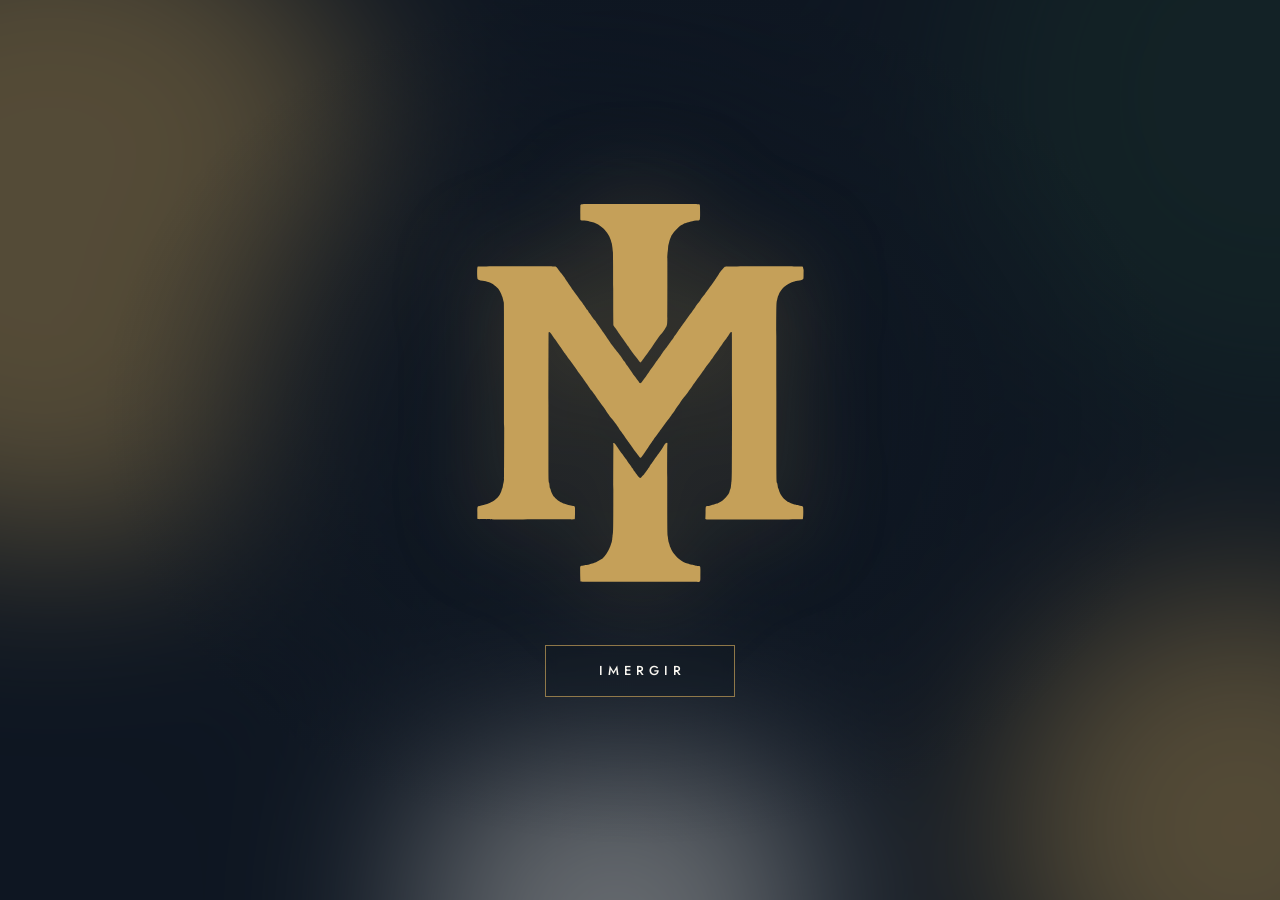
==== commit d0d21954: "Atualiza a abertura para a nova paleta da identidade" ====
--- a/index.html
+++ b/index.html
@@ -5,7 +5,7 @@
   <meta name="viewport" content="width=device-width, initial-scale=1.0">
   <title>Isaías Miguel</title>
   <meta name="description" content="Isaías Miguel — Construir para além do tempo.">
-  <meta name="theme-color" content="#171918">
+  <meta name="theme-color" content="#0F1722">
   <link rel="icon" href="assets/monograma.svg" type="image/svg+xml">
 
   <link rel="preconnect" href="https://fonts.googleapis.com">
@@ -17,11 +17,11 @@
 
   <!-- Fundo: as quatro cores da paleta, desfocadas e escurecidas -->
   <div class="fundo" aria-hidden="true">
-    <span class="mancha mancha--bronze"></span>
-    <span class="mancha mancha--travertino"></span>
-    <span class="mancha mancha--marfim"></span>
-    <span class="mancha mancha--obsidiana"></span>
-    <span class="mancha mancha--bronze-2"></span>
+    <span class="mancha mancha--ouro"></span>
+    <span class="mancha mancha--verde"></span>
+    <span class="mancha mancha--creme"></span>
+    <span class="mancha mancha--azul"></span>
+    <span class="mancha mancha--ouro-2"></span>
   </div>
   <div class="veu" aria-hidden="true"></div>
 
--- a/css/entrada.css
+++ b/css/entrada.css
@@ -1,14 +1,14 @@
 /* =========================================================
    Isaías Miguel — Página de entrada
-   Paleta oficial: Obsidiana #171918 · Marfim #F1EEE7
-                   Bronze Envelhecido #A68A61 · Travertino #D5C9B5
+   Paleta oficial: Azul Meia-Noite #0F1722 · Creme Alabastro #F8F6F0
+                   Ouro Champanhe #C5A059 · Verde Inglês #1B362D
    ========================================================= */
 
 :root {
-  --obsidiana: #171918;
-  --marfim: #F1EEE7;
-  --bronze: #A68A61;
-  --travertino: #D5C9B5;
+  --azul: #0F1722;
+  --creme: #F8F6F0;
+  --ouro: #C5A059;
+  --verde: #1B362D;
 
   --fonte-institucional: 'Cormorant Garamond', Georgia, serif;
   --fonte-analitica: 'Jost', system-ui, sans-serif;
@@ -22,8 +22,8 @@
 
 body.entrada {
   margin: 0;
-  background: var(--obsidiana);
-  color: var(--marfim);
+  background: var(--azul);
+  color: var(--creme);
   font-family: var(--fonte-analitica);
   overflow: hidden;
   -webkit-font-smoothing: antialiased;
@@ -44,11 +44,11 @@
   animation: deriva 26s ease-in-out infinite alternate;
 }
 
-.mancha--bronze      { width: 55vmax; height: 55vmax; left: 2%;  top: 8%;  background: var(--bronze); }
-.mancha--travertino  { width: 48vmax; height: 48vmax; right: 0;  top: 0;   background: var(--travertino); animation-duration: 32s; animation-delay: -8s; }
-.mancha--marfim      { width: 34vmax; height: 34vmax; left: 38%; bottom: 0; background: var(--marfim); animation-duration: 29s; animation-delay: -14s; }
-.mancha--obsidiana   { width: 50vmax; height: 50vmax; left: 30%; top: 25%; background: var(--obsidiana); animation-duration: 35s; animation-delay: -4s; }
-.mancha--bronze-2    { width: 40vmax; height: 40vmax; right: 6%; bottom: 4%; background: var(--bronze); animation-duration: 38s; animation-delay: -20s; }
+.mancha--ouro    { width: 52vmax; height: 52vmax; left: 2%;  top: 8%;  background: var(--ouro); }
+.mancha--verde   { width: 50vmax; height: 50vmax; right: 0;  top: 0;   background: var(--verde); animation-duration: 32s; animation-delay: -8s; }
+.mancha--creme   { width: 32vmax; height: 32vmax; left: 38%; bottom: 0; background: var(--creme); animation-duration: 29s; animation-delay: -14s; }
+.mancha--azul    { width: 50vmax; height: 50vmax; left: 30%; top: 25%; background: var(--azul); animation-duration: 35s; animation-delay: -4s; }
+.mancha--ouro-2  { width: 38vmax; height: 38vmax; right: 6%; bottom: 4%; background: var(--ouro); animation-duration: 38s; animation-delay: -20s; }
 
 @keyframes deriva {
   0%   { transform: translate(0, 0) scale(1); }
@@ -62,8 +62,8 @@
   inset: 0;
   z-index: 1;
   background:
-    radial-gradient(ellipse 42% 48% at 50% 46%, rgba(23, 25, 24, 0.72), rgba(23, 25, 24, 0) 100%),
-    rgba(23, 25, 24, 0.62);
+    radial-gradient(ellipse 42% 48% at 50% 46%, rgba(15, 23, 34, 0.72), rgba(15, 23, 34, 0) 100%),
+    rgba(15, 23, 34, 0.62);
 }
 
 /* ---------- Palco ---------- */
@@ -87,7 +87,7 @@
   width: auto;
   height: clamp(180px, 42vh, 380px);
   aspect-ratio: 1960 / 2267;
-  filter: drop-shadow(0 0 40px rgba(166, 138, 97, 0));
+  filter: drop-shadow(0 0 40px rgba(197, 160, 89, 0));
   animation: brilho var(--duracao-monograma) ease-out forwards;
 }
 
@@ -100,7 +100,7 @@
 
 .monograma-traco {
   fill: none;
-  stroke: var(--bronze);
+  stroke: var(--ouro);
   stroke-width: 7;
   stroke-linejoin: round;
   stroke-dasharray: 1;
@@ -109,7 +109,7 @@
 }
 
 .monograma-corpo {
-  fill: var(--bronze);
+  fill: var(--ouro);
   opacity: 0;
   animation: preencher var(--duracao-monograma) ease-in-out forwards;
 }
@@ -126,8 +126,8 @@
 }
 
 @keyframes brilho {
-  0%, 60% { filter: drop-shadow(0 0 40px rgba(166, 138, 97, 0)); }
-  100%    { filter: drop-shadow(0 0 48px rgba(166, 138, 97, 0.28)); }
+  0%, 60% { filter: drop-shadow(0 0 40px rgba(197, 160, 89, 0)); }
+  100%    { filter: drop-shadow(0 0 48px rgba(197, 160, 89, 0.28)); }
 }
 
 /* ---------- Botão Imergir: aparece quando o monograma termina ---------- */
@@ -138,8 +138,8 @@
   min-height: 52px;
   min-width: 190px;
   padding: 0 40px;
-  border: 1px solid rgba(166, 138, 97, 0.7);
-  color: var(--marfim);
+  border: 1px solid rgba(197, 160, 89, 0.7);
+  color: var(--creme);
   font-family: var(--fonte-analitica);
   font-size: 13px;
   font-weight: 500;
@@ -147,7 +147,7 @@
   text-indent: 0.38em; /* compensa o espaçamento da última letra */
   text-transform: uppercase;
   text-decoration: none;
-  background: rgba(23, 25, 24, 0.35);
+  background: rgba(15, 23, 34, 0.35);
   backdrop-filter: blur(6px);
   opacity: 0;
   transform: translateY(10px);
@@ -156,13 +156,13 @@
 }
 
 .imergir:hover {
-  background: var(--bronze);
-  border-color: var(--bronze);
-  color: var(--obsidiana);
+  background: var(--ouro);
+  border-color: var(--ouro);
+  color: var(--azul);
 }
 
 .imergir:focus-visible {
-  outline: 2px solid var(--marfim);
+  outline: 2px solid var(--creme);
   outline-offset: 4px;
 }
 
